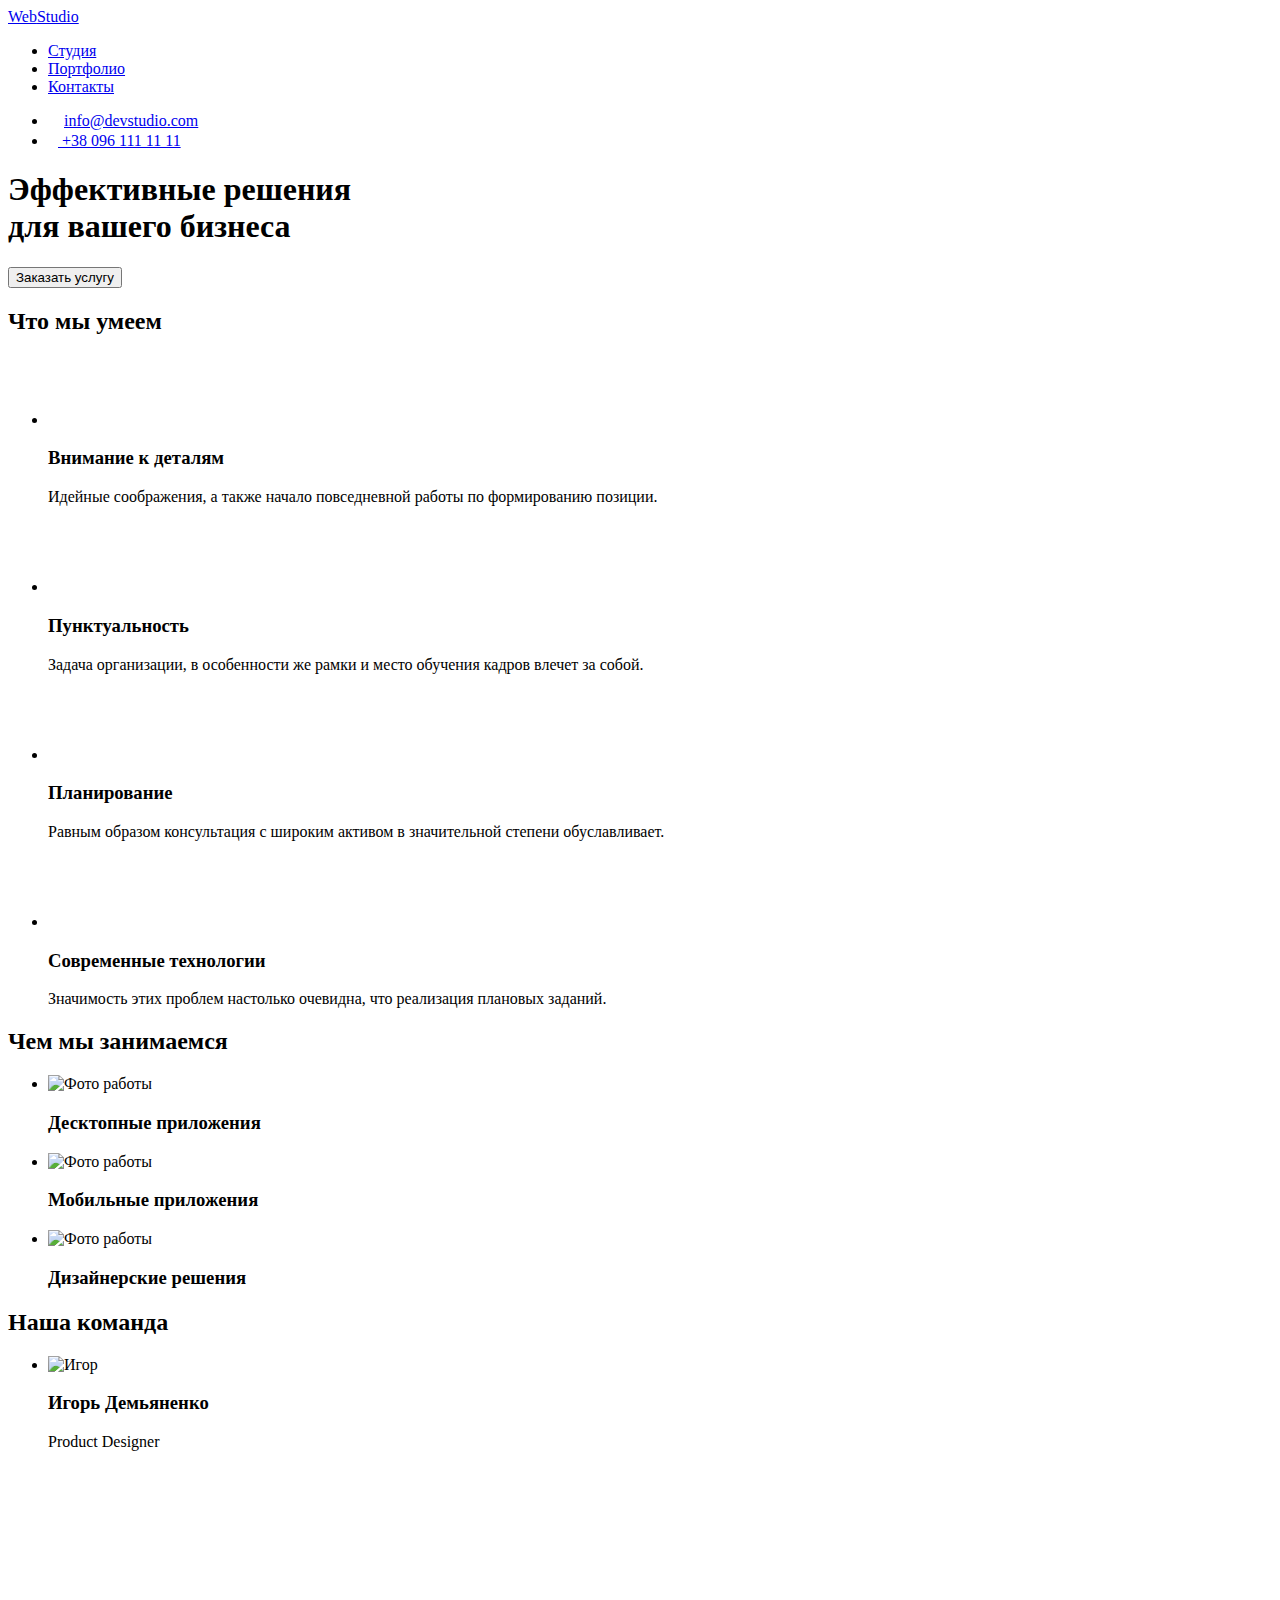
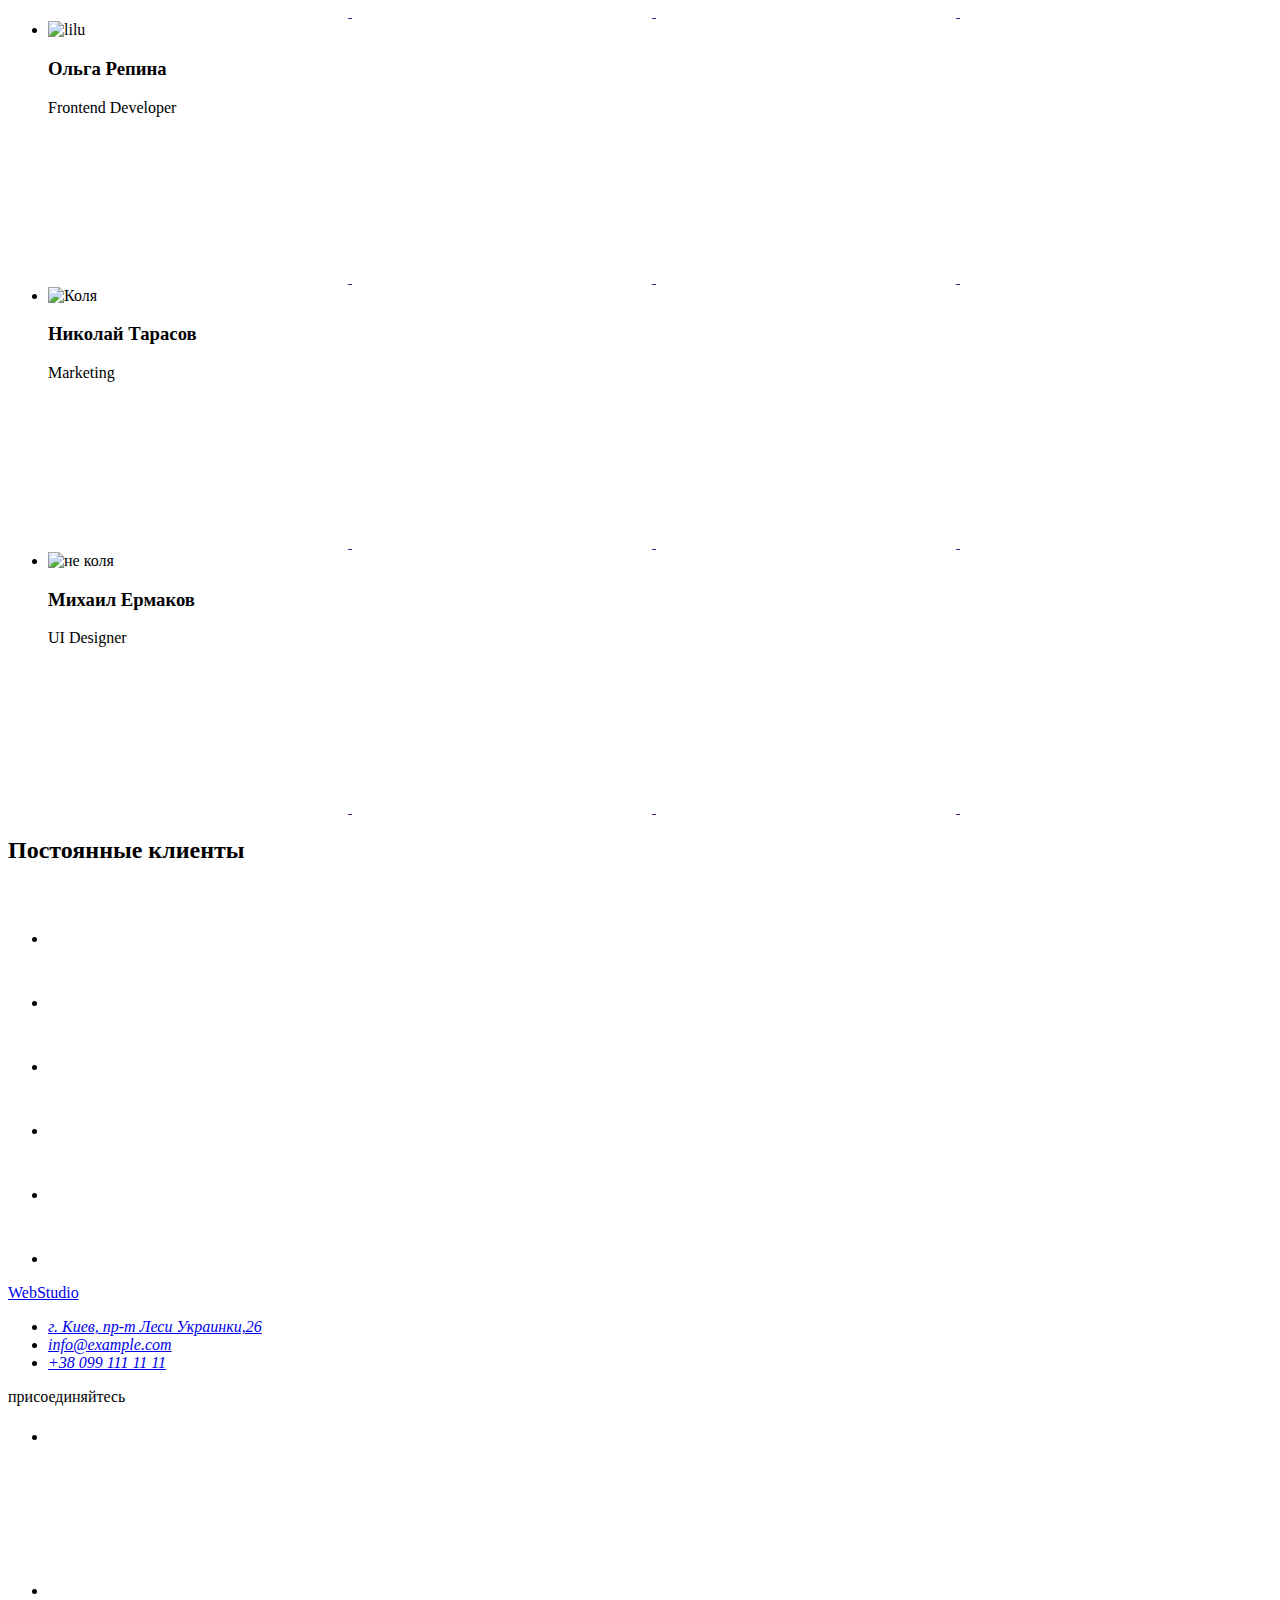
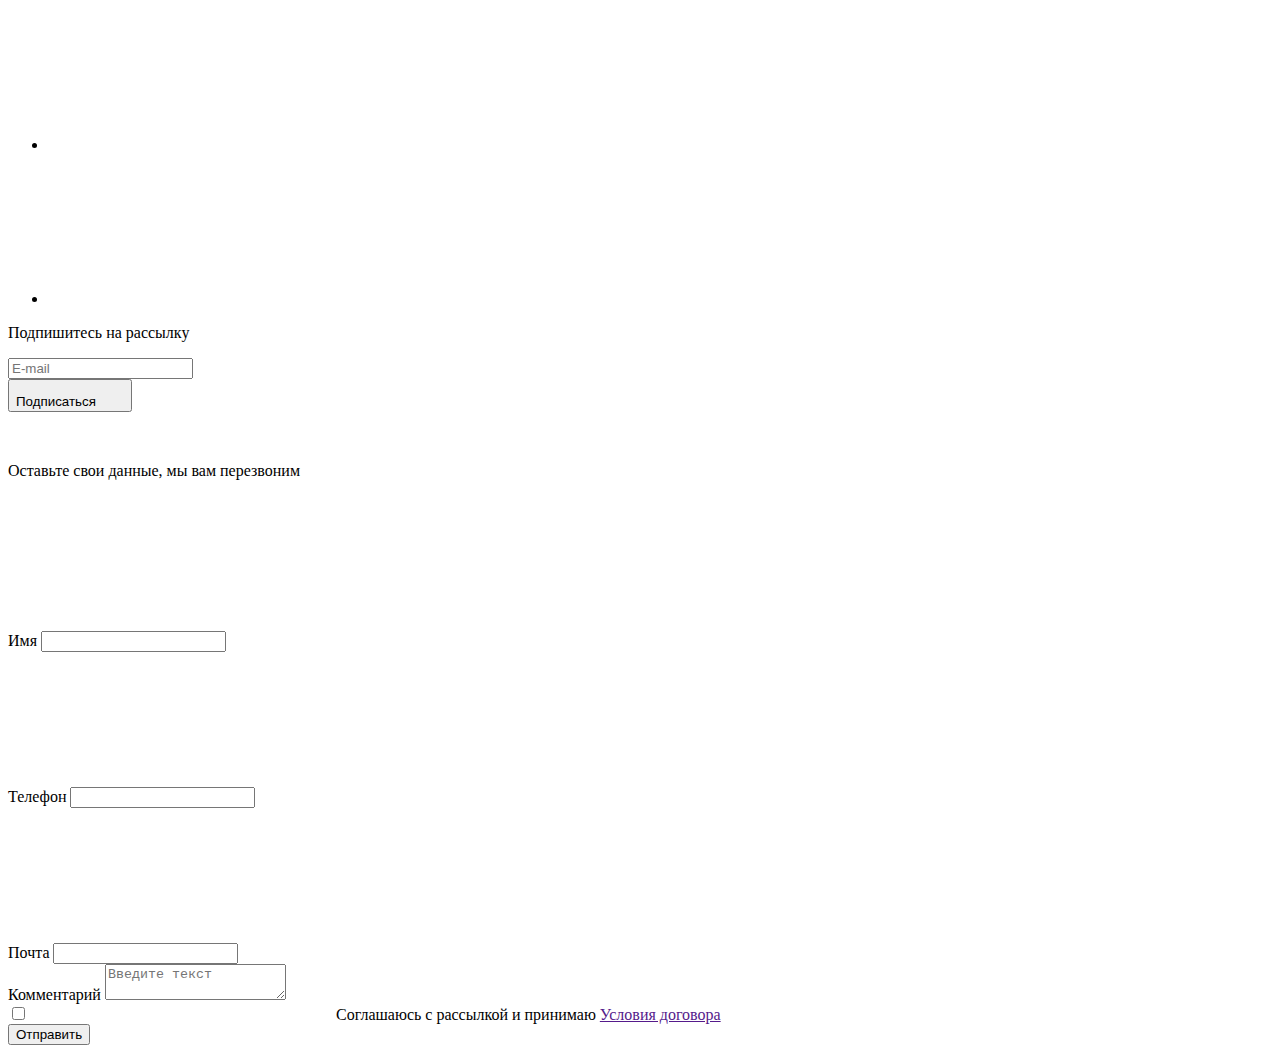
==== index.html @ f7387392 "start" ====
<!DOCTYPE html>
<html lang="ru">
<head>
    <meta charset="UTF-8">
    <meta http-equiv="X-UA-Compatible" content="IE=edge">
    <meta name="viewport" content="width=device-width, initial-scale=1.0">
    <title>WebStudio</title>
    <link rel="stylesheet" href="./css/modern-normalize.css">
    <!-- <link rel="stylesheet" href="./css/styles.css"> -->
    <link rel="stylesheet" href="./css/main.min.css">
    <link rel="preconnect" href="https://fonts.googleapis.com">
    <link rel="preconnect" href="https://fonts.gstatic.com" crossorigin>
    <link href="https://fonts.googleapis.com/css2?family=Raleway:wght@700&family=Roboto:wght@400;500;700;900&display=swap"
        rel="stylesheet">
</head>
<body>
        <!-- Навигация -->
    <header class="header">
        <div class="conteiner header__conteiner">
    <nav class="header__nav">
        
            <a class="link" href="./index.html">
                <span class="logo">Web</span><span class="logo-studio">Studio</span></a>

        <ul class="header__list list">
            <li class="header__item"><a class="link current" href="./index.html">Студия</a></li>
            <li class="header__item"><a class="link" href="./portfolio.html" target="_blank">Портфолио</a></li>
            <li class="header__item"><a class="link" href=".Cotacts.html">Контакты</a></li>
        </ul>
    </nav>
    <div class="adress">
        <ul class="header__adress list">
            <li class="adress__ithem"> 
            <a class="link adress__link" href="mailto:info@devstudio.com"><svg class="icon-mail" width="16" height="12">
                    <use href="./imeges/iconsvg.svg#icon-envelope">
                    </use>
                </svg>info@devstudio.com
            </a>
            </li>
                <li class="adress__ithem">
                <a class="link adress__link"
                    href="tel:+380961111111"> <svg class="icon-phone" width="10" height="16">
                        <use href="./imeges/iconsvg.svg#icon-smartphone"></use>
                    </svg> +38 096 111 11 11
        
            </a>
            </li>
        </ul>
        </div>
        </div>  
    </header>
    <!--Шапка  -->
    
    <main>
        <section class="hero section">
            <div class="conteiner">
            <h1 class="hero__text">Эффективные решения <br> для вашего бизнеса</h1>
            <button data-modal-open type="button" class="button">Заказать услугу </button>
    
        </section>


        <!-- Особенности -->
    <section class="about section">
    
        <div class="conteiner">
        <h2 class="heading visually-hidden">Что мы умеем</h2>
        <ul class="about__list list">
            
            <li class="about__items text">
                <div class="about__icon">
                    <svg  width="70" height="70">
                        <use class="icon-widh" href="imeges/iconsvg.svg#icon-antenna"></use>
                    </svg>
                </div>
            
                <h3 class="head-list">Внимание к деталям</h3>
                <p class="text-list"> Идейные соображения, а также начало повседневной работы по формированию позиции.</p>
            </li>
            
            <li class="about__items text">
                    <div class="about__icon">
                        <svg  width="70" height="70">
                            <use class="icon-widh" href="imeges/iconsvg.svg#icon-clock"></use>
                        </svg>
                    </div>
                <h3 class="head-list">Пунктуальность</h3>
                <p class="text-list">Задача организации, в особенности же рамки и место обучения кадров влечет за собой.</p>
            </li>
            
            <li class="about__items text">
                    <div class="about__icon">
                        <svg  width="70" height="70">
                            <use class="icon-widh" href="imeges/iconsvg.svg#icon-diagram"></use>
                        </svg>
                    </div>
                <h3 class="head-list">Планирование</h3>
                <p class="text-list">Равным образом консультация с широким активом в значительной степени обуславливает.</p>
            </li>
            
            <li class="about__items text">
                    <div class="about__icon">
                        <svg  width="70" height="70">
                            <use class="icon-widh" href="imeges/iconsvg.svg#icon-astronaut"></use>
                        </svg>
                    </div>
                <h3 class="head-list">Современные технологии</h3>
                <p class="text-list">Значимость этих проблем настолько очевидна, что реализация плановых заданий.</p>
            </li>
        </ul>
        </div>
    
</section>
        <!-- Чем мы занимаемся  -->
    <section class="section">
        <div class="conteiner">
        <h2 class="heading">Чем мы занимаемся</h2>
        
            <div class="work">
            <ul class="list works">
                <li class="work__photo">
                    <img src="./imeges/portfol.jpg" alt="Фото работы" width="370">
                    <div class="work__fon">
                        <h3 class="work__text">Десктопные приложения</h3>
                    </div>
                </li> 
        
                <li class="work__photo">
                    <img src="./imeges/photo.jpg" alt="Фото работы" width="370">
                    <div class="work__fon">
                        <h3 class="work__text">Мобильные приложения</h3>
                    </div>
                </li>
        
                <li class="work__photo">
                        <img src="./imeges/photow.jpg" alt="Фото работы" width="370">
                        <div class="work__fon">
                            <h3 class="work__text">Дизайнерские решения</h3>
                        </div>
                </li>
            </ul>
            </div>
        </div>
        
        

     </section>
        <!-- Наша команда -->
     <section class="section team">
         <div class="conteiner">
         
         <h2 class="heading">Наша команда</h2>
         <ul class="list team__list ">
            <li class="team__title">
                <img src="./imeges/igor.jpg" alt="Игор" width="270" height="260">
                <div class="team__conteiner">
                <h3 class="team__name">Игорь Демьяненко</h3>
                <p class="team__text" lang="en">Product Designer</p>
                <a class="icon" href="">
                    <svg class="team__icon" widht="20" height="20">
                        <use href="imeges/iconsvg.svg#icon-instagram">
                    </svg>
                </a>
                <a class="icon" href="">
                    <svg class="team__icon">
                        <use href="imeges/iconsvg.svg#icon-twitter">
                    </svg>
                </a>
                <a class="icon" href="">
                    <svg class="team__icon">
                        <use href="imeges/iconsvg.svg#icon-facebook">
                    </svg>
                </a>
                <a class="icon" href="">
                    <svg class="team__icon">
                        <use href="imeges/iconsvg.svg#icon-linkedin">
                    </svg>
                </a>
                </div>
            </li>
            <li class="team__title">
                <img src="./imeges/lilu.jpg" alt="lilu" width="270" height="260">
                <div class="team__conteiner">
                <h3 class="team__name">Ольга Репина</h3>
                <p class="team__text" lang="en">Frontend Developer</p>
                <a class="icon" href="">
                    <svg class="team__icon" widht="20" height="20">
                        <use href="imeges/iconsvg.svg#icon-instagram">
                    </svg>
                </a>
                <a class="icon" href="">
                    <svg class="team__icon">
                        <use href="imeges/iconsvg.svg#icon-twitter">
                    </svg>
                </a>
                <a class="icon" href="">
                    <svg class="team__icon">
                        <use href="imeges/iconsvg.svg#icon-facebook">
                    </svg>
                </a>
                <a class="icon" href="">
                    <svg class="team__icon">
                        <use href="imeges/iconsvg.svg#icon-linkedin">
                    </svg>
                </a>
                </div>
            </li>
            <li class="team__title">
                <img src="./imeges/bob.jpg" alt="Коля" width="270" height="260">
                <div class="team__conteiner">
                <h3 class="team__name">Николай Тарасов</h3>
                <p class="team__text" lang="en">Marketing</p>
                <a class="icon " href="">
                    <svg class="team__icon" widht="20" height="20">
                        <use href="imeges/iconsvg.svg#icon-instagram">
                    </svg>
                </a>
                <a class="icon" href="">
                    <svg class="team__icon">
                        <use href="imeges/iconsvg.svg#icon-twitter">
                    </svg>
                </a>
                <a class="icon" href="">
                    <svg class="team__icon">
                        <use href="imeges/iconsvg.svg#icon-facebook">
                    </svg>
                </a>
                <a class="icon" href="">
                    <svg class="team__icon">
                        <use href="imeges/iconsvg.svg#icon-linkedin">
                    </svg>
                </a>
                </div>
            </li>
            <li class="team__title">
                <img src="./imeges/bil.jpg" alt="не коля" width="270" height="260">
                <div class="team__conteiner">
                <h3 class="team__name">Михаил Ермаков</h3>
                <p class="team__text" lang="en">UI Designer</p>
                <a class="icon" href="">
                    <svg class="team__icon" widht="20" height="20">
                        <use href="imeges/iconsvg.svg#icon-instagram">
                    </svg>
                </a>
                <a class="icon" href="">
                    <svg class="team__icon">
                        <use href="imeges/iconsvg.svg#icon-twitter">
                    </svg>
                </a>
                <a class="icon" href="">
                    <svg class="team__icon">
                        <use href="imeges/iconsvg.svg#icon-facebook">
                    </svg>
                </a>
                <a class="icon" href="">
                    <svg class="team__icon">
                        <use href="imeges/iconsvg.svg#icon-linkedin">
                    </svg>
                </a>
                </div>
            </li>

        </ul>
        </div>
    </section>

    <!-- НАШИ КЛИЕНТЫ -->

    <section class="section clients">
        <div class="conteiner">
            <h2 class="heading">Постоянные клиенты</h2>
            <ul class="list clients__list">
                <li class="clients__ithems">
                    <a href="" class="client__icons">
                        <svg class="" width="106" height="60">
                            <use href="./imeges/iconsvg.svg#icon-Logo-5"> 
                            </use>
                        </svg>
                    </a>
                </li>
                <li class="clients__ithems">
                    <a href="" class="client__icons">
                        <svg class="" width="106" height="60">
                            <use href="./imeges/iconsvg.svg#icon-Logo-4">
                            </use>
                        </svg>
                    </a>
                </li>
                    <li class="clients__ithems">
                    <a href="" class="client__icons">
                        <svg class="" width="106" height="60">
                            <use href="./imeges/iconsvg.svg#icon-Logo-3"> 
                            </use>
                        </svg>
                    </a>
                </li>
                <li class="clients__ithems">
                    <a href="" class="client__icons">
                        <svg class="" width="106" height="60">
                            <use href="./imeges/iconsvg.svg#icon-Logo-2">
                            </use>
                        </svg>
                    </a>
                </li>
                <li class="clients__ithems">
                    <a href="" class="client__icons">
                        <svg class="" width="106" height="60">
                            <use href="./imeges/iconsvg.svg#icon-Logo-1">
                            </use>
                        </svg>
                    </a>
                </li>
                <li class="clients__ithems">
                    <a href="" class="client__icons">
                        <svg class="" width="106" height="60">
                            <use href="./imeges/iconsvg.svg#icon-Logo">
                            </use>
                        </svg>
                    </a>
                </li>
                
            </ul>
        </div>

    </section>

    </main>
    
<footer class="footer">
<div class="conteiner footer__backgraund ">
    <div class="footer__left">
        <a class="link" href="/index.html">
            <span class="logo">Web</span><span class="logo__footer">Studio</span>
        </a>
        <address class="footer__adress">
            <ul class="list">
                <li class=""><a class="link ithem__adress--color" href="https://goo.gl/maps/Gu5Dw9EAoeBzcQZ39">г.
                        Киев, пр-т Леси Украинки,26</a></li>
                <li class=""><a class="link ithem__adress"
                        href="meilto:info@example.com">info@example.com</a></li>
                <li class=""><a class="link ithem__adress" href="tel:+380991111111">+38 099 111 11
                        11</a></li>
            </ul>

        </address>
        </div>
    <div class="footer__center">
        <p class="join">присоединяйтесь</p>
        <ul class="list center__list">
            <li class="list center__items">
                <a class="link join--link" href="">
                <svg class="team__icon" widht="20" height="20">
                    <use href="imeges/iconsvg.svg#icon-instagram">
                </svg>
            </a>
        </li>
            
            <li class="list center__items">
                <a class="link join--link" href="">
                <svg class="team__icon">
                    <use href="imeges/iconsvg.svg#icon-twitter">
                </svg>
            </a>
        </li>   
            <li class="list center__items">
                <a class="link join--link" href="">
                <svg class="team__icon">
                    <use href="imeges/iconsvg.svg#icon-facebook">
                </svg>
            </a>
        </li> 
            <li class="list center__items">
                <a class="link join--link" href="">
                <svg class="team__icon">
                    <use href="imeges/iconsvg.svg#icon-linkedin">
                </svg>
            </a>
        </li>  
            </div>
            <div class="footer__right">
            <div class="right__conteiner">
                <p class="join">Подпишитесь на рассылку</p>
                <label for="mail-fotter">
                    <input class="input-mail" type="mail-fotter" id="mail-fotter" name="mail-fotter" placeholder="E-mail">
                </label>
            </div>

            <button data-modal-open class="button" type="submit">Подписаться
                <svg class="icon--send" height="24" width="24">
                    <use href="imeges/iconsvg.svg#icon-icon-send"></use>
                </svg>
            </button>
            </div>

    </div>

</div>
</footer>



<div data-modal class="backdrop is-hidden ">
    <form action="#">
    <div class="modal" role="group">
        <svg data-modal-close class="modal__icon" width="30" height="30">
            <use href="imeges/iconsvg.svg#icon-closeX"></use>
        </svg>
        <p class="modal__text">Оставьте свои данные, мы вам перезвоним</p>
        <div class="form">
            <label for="form__name">Имя</label>
            <input class="form__input" type="text" name="name" id="name" required>
            <svg class="form__icon">
                <use href="imeges/iconsvg.svg#icon-person-black"></use>
            </svg>
        </div>

        <div class="form">
            <label for="tel">Телефон</label>
            <input  class="form__input" type="text" name="tel" id="tel" placeholder="  " required minlength="8">
            <svg class="form__icon">
                <use href="imeges/iconsvg.svg#icon-phone-black"></use>
            </svg>
        </div>

        <div class="form">
            <label for="mail">Почта</label>
            <input class="form__input" type="text" name="mail" id="mail" required minlength="6">
            <svg class="form__icon">
                <use href="imeges/iconsvg.svg#icon-email-black"></use>
            </svg>
        </div>

        <div class="form">
            <label for="comment">Комментарий</label>
            <textarea type="comment" name="comment" id="comment" placeholder="Введите текст"></textarea>
        </div>

        <div class="checkbox">
            <input class="visually-hidden checkbox__input" type="checkbox" name="topic" id="topic" width="16" height="15">
            <label class="checkbox__lable" for="topic">
                <span>
                    <svg class="checkbox__icon" height="16" wigth="15">
                        <use href="imeges/iconsvg.svg#icon-check"></use>
                    </svg>
                </span>
                Соглашаюсь с рассылкой и принимаю
                <a class="checkbox__text link"  href="">  Условия договора</a></label>
        </div>
        <div class="modal__btn">
            <button class="button" type="submit">Отправить</button></div>

        

    </div>
    </form>

</div>


    


<script src="./js/modal.js"></script>
    
</body>
</html>
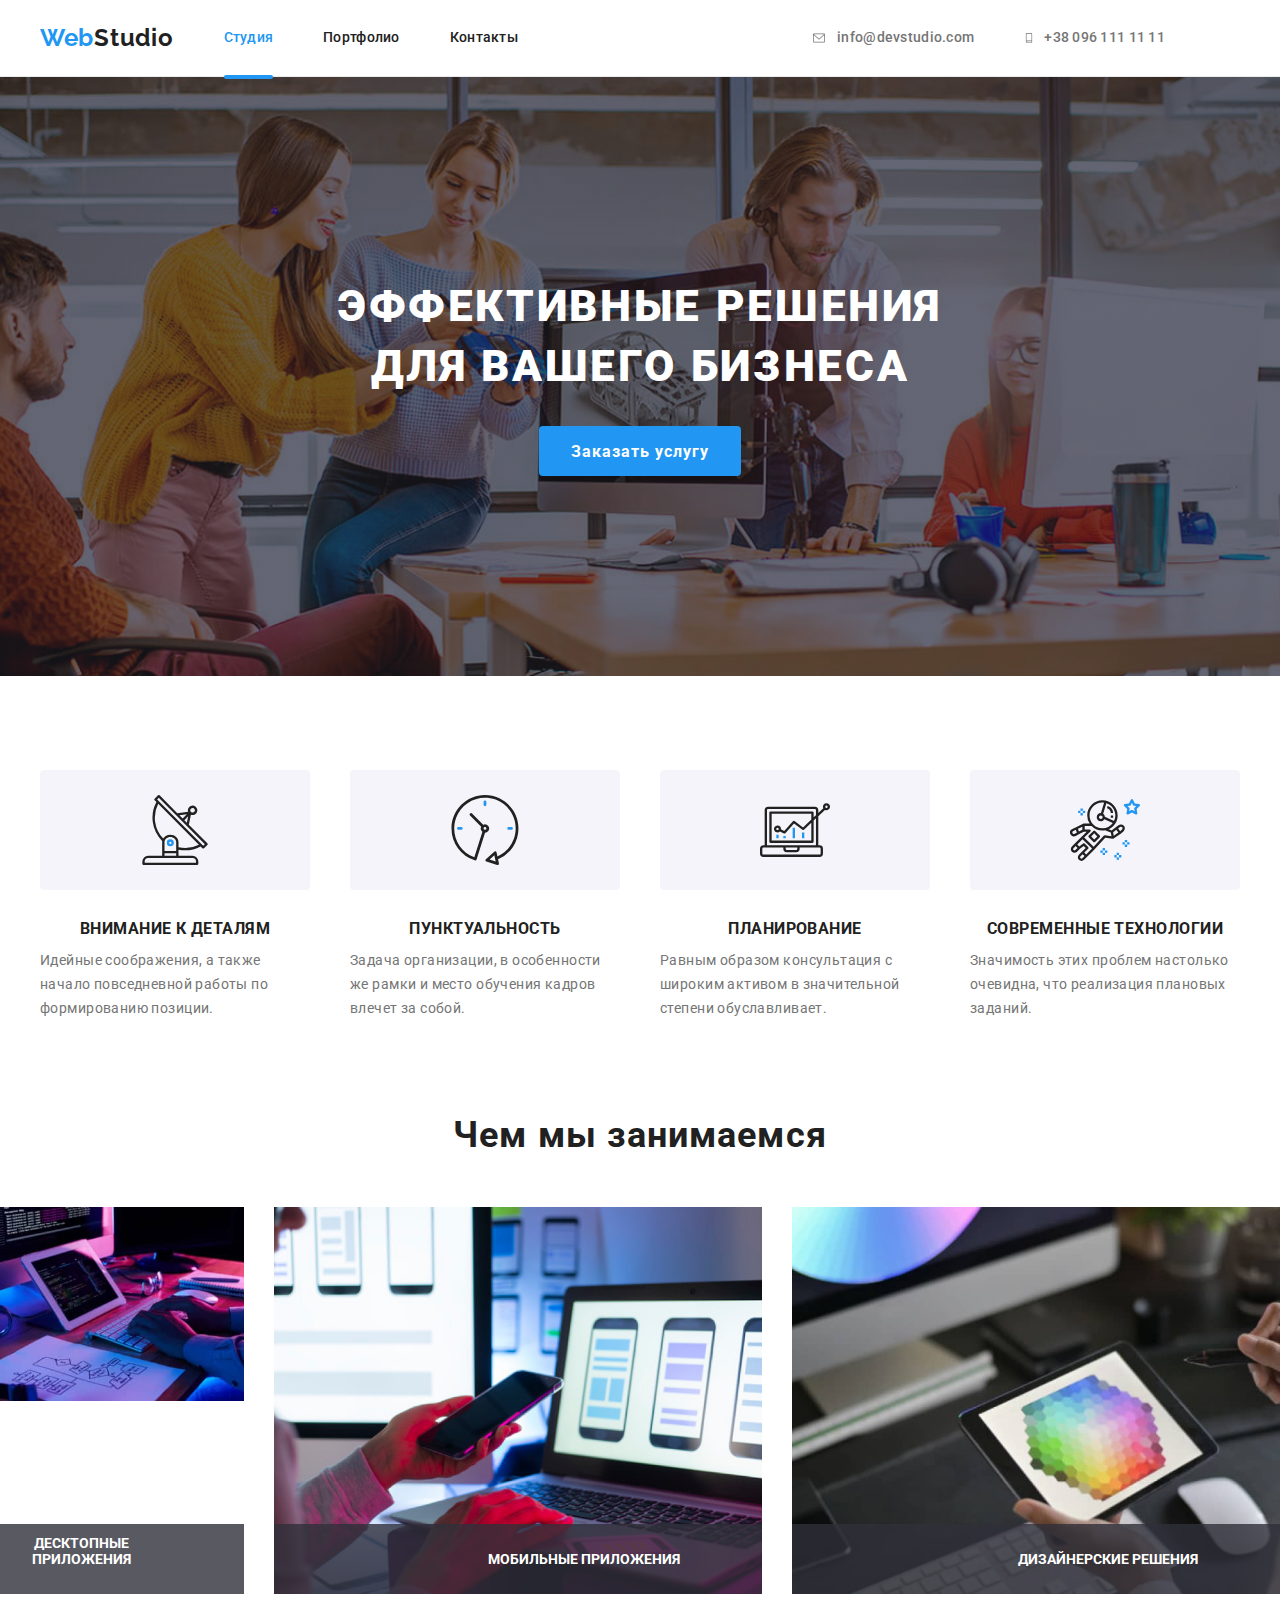
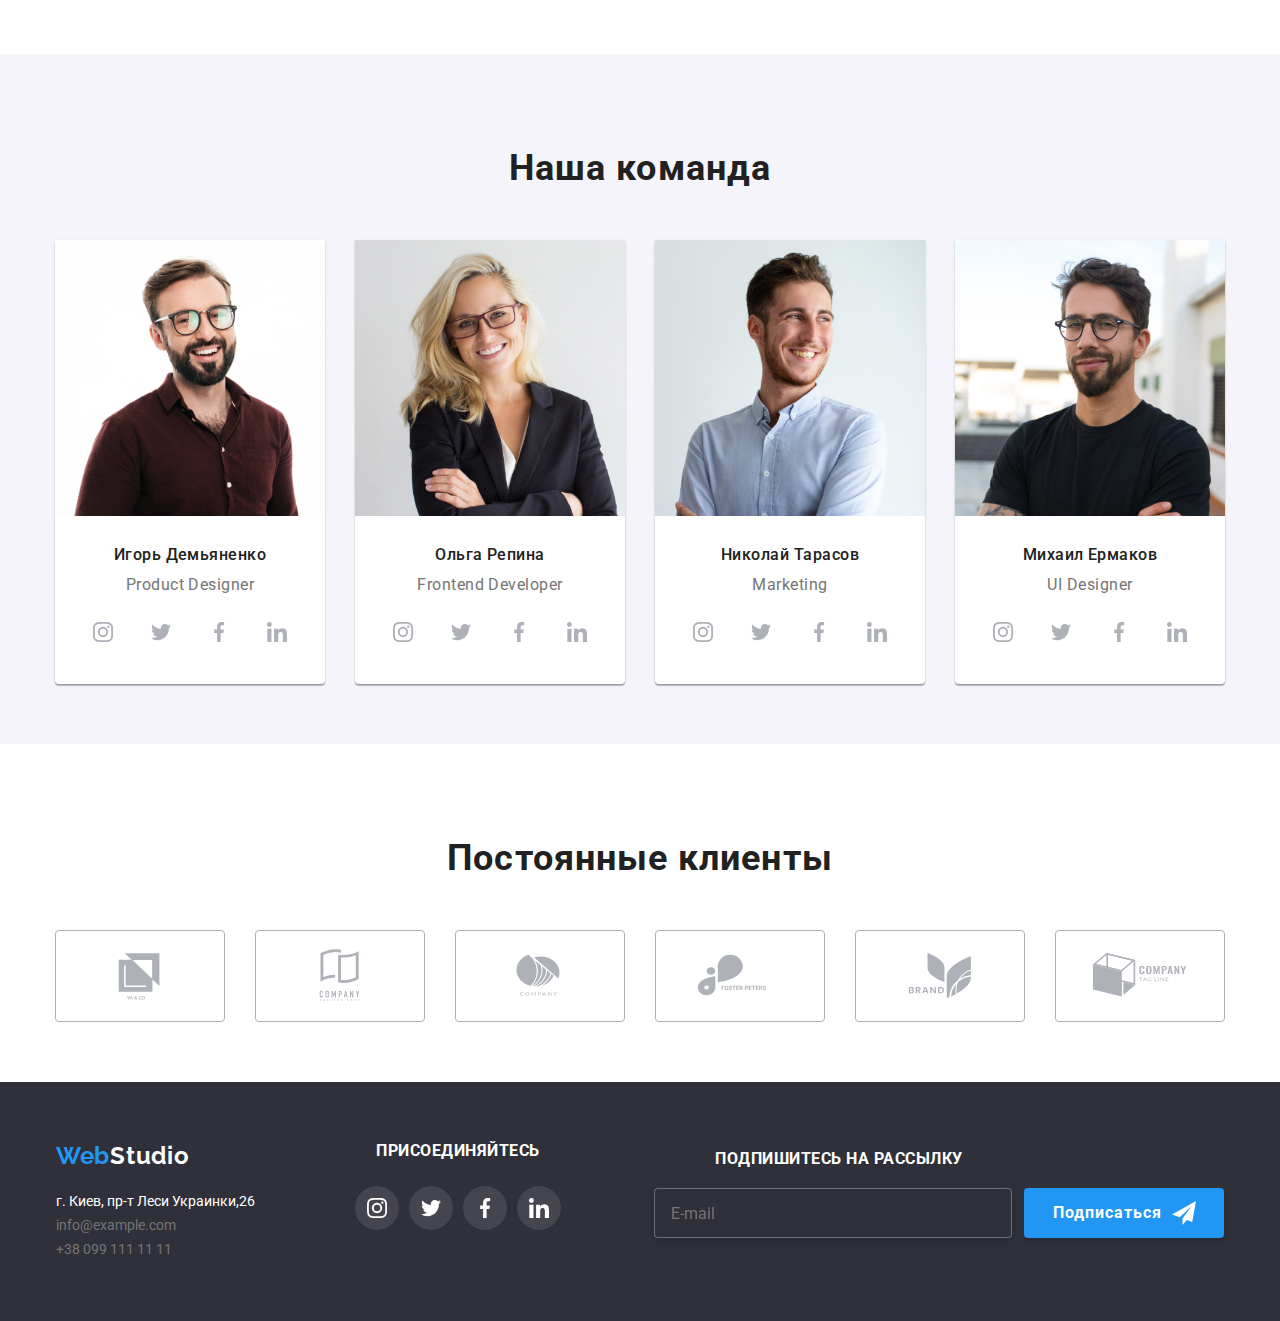
==== commit a5ca20e9: "change2" ====
--- a/index.html
+++ b/index.html
@@ -1,466 +1,537 @@
-<!DOCTYPE html>
-<html lang="ru">
-<head>
-    <meta charset="UTF-8">
-    <meta http-equiv="X-UA-Compatible" content="IE=edge">
-    <meta name="viewport" content="width=device-width, initial-scale=1.0">
-    <title>WebStudio</title>
-    <link rel="stylesheet" href="./css/modern-normalize.css">
-    <!-- <link rel="stylesheet" href="./css/styles.css"> -->
-    <link rel="stylesheet" href="./css/main.min.css">
-    <link rel="preconnect" href="https://fonts.googleapis.com">
-    <link rel="preconnect" href="https://fonts.gstatic.com" crossorigin>
-    <link href="https://fonts.googleapis.com/css2?family=Raleway:wght@700&family=Roboto:wght@400;500;700;900&display=swap"
-        rel="stylesheet">
-</head>
-<body>
-        <!-- Навигация -->
-    <header class="header">
-        <div class="conteiner header__conteiner">
-    <nav class="header__nav">
-        
-            <a class="link" href="./index.html">
-                <span class="logo">Web</span><span class="logo-studio">Studio</span></a>
-
-        <ul class="header__list list">
-            <li class="header__item"><a class="link current" href="./index.html">Студия</a></li>
-            <li class="header__item"><a class="link" href="./portfolio.html" target="_blank">Портфолио</a></li>
-            <li class="header__item"><a class="link" href=".Cotacts.html">Контакты</a></li>
-        </ul>
-    </nav>
-    <div class="adress">
-        <ul class="header__adress list">
-            <li class="adress__ithem"> 
-            <a class="link adress__link" href="mailto:info@devstudio.com"><svg class="icon-mail" width="16" height="12">
-                    <use href="./imeges/iconsvg.svg#icon-envelope">
-                    </use>
-                </svg>info@devstudio.com
-            </a>
-            </li>
-                <li class="adress__ithem">
-                <a class="link adress__link"
-                    href="tel:+380961111111"> <svg class="icon-phone" width="10" height="16">
-                        <use href="./imeges/iconsvg.svg#icon-smartphone"></use>
-                    </svg> +38 096 111 11 11
-        
-            </a>
-            </li>
-        </ul>
-        </div>
-        </div>  
-    </header>
-    <!--Шапка  -->
-    
-    <main>
-        <section class="hero section">
-            <div class="conteiner">
-            <h1 class="hero__text">Эффективные решения <br> для вашего бизнеса</h1>
-            <button data-modal-open type="button" class="button">Заказать услугу </button>
-    
-        </section>
-
-
-        <!-- Особенности -->
-    <section class="about section">
-    
-        <div class="conteiner">
-        <h2 class="heading visually-hidden">Что мы умеем</h2>
-        <ul class="about__list list">
-            
-            <li class="about__items text">
-                <div class="about__icon">
-                    <svg  width="70" height="70">
-                        <use class="icon-widh" href="imeges/iconsvg.svg#icon-antenna"></use>
-                    </svg>
-                </div>
-            
-                <h3 class="head-list">Внимание к деталям</h3>
-                <p class="text-list"> Идейные соображения, а также начало повседневной работы по формированию позиции.</p>
-            </li>
-            
-            <li class="about__items text">
-                    <div class="about__icon">
-                        <svg  width="70" height="70">
-                            <use class="icon-widh" href="imeges/iconsvg.svg#icon-clock"></use>
-                        </svg>
-                    </div>
-                <h3 class="head-list">Пунктуальность</h3>
-                <p class="text-list">Задача организации, в особенности же рамки и место обучения кадров влечет за собой.</p>
-            </li>
-            
-            <li class="about__items text">
-                    <div class="about__icon">
-                        <svg  width="70" height="70">
-                            <use class="icon-widh" href="imeges/iconsvg.svg#icon-diagram"></use>
-                        </svg>
-                    </div>
-                <h3 class="head-list">Планирование</h3>
-                <p class="text-list">Равным образом консультация с широким активом в значительной степени обуславливает.</p>
-            </li>
-            
-            <li class="about__items text">
-                    <div class="about__icon">
-                        <svg  width="70" height="70">
-                            <use class="icon-widh" href="imeges/iconsvg.svg#icon-astronaut"></use>
-                        </svg>
-                    </div>
-                <h3 class="head-list">Современные технологии</h3>
-                <p class="text-list">Значимость этих проблем настолько очевидна, что реализация плановых заданий.</p>
-            </li>
-        </ul>
-        </div>
-    
-</section>
-        <!-- Чем мы занимаемся  -->
-    <section class="section">
-        <div class="conteiner">
-        <h2 class="heading">Чем мы занимаемся</h2>
-        
-            <div class="work">
-            <ul class="list works">
-                <li class="work__photo">
-                    <img src="./imeges/portfol.jpg" alt="Фото работы" width="370">
-                    <div class="work__fon">
-                        <h3 class="work__text">Десктопные приложения</h3>
-                    </div>
-                </li> 
-        
-                <li class="work__photo">
-                    <img src="./imeges/photo.jpg" alt="Фото работы" width="370">
-                    <div class="work__fon">
-                        <h3 class="work__text">Мобильные приложения</h3>
-                    </div>
-                </li>
-        
-                <li class="work__photo">
-                        <img src="./imeges/photow.jpg" alt="Фото работы" width="370">
-                        <div class="work__fon">
-                            <h3 class="work__text">Дизайнерские решения</h3>
-                        </div>
-                </li>
-            </ul>
-            </div>
-        </div>
-        
-        
-
-     </section>
-        <!-- Наша команда -->
-     <section class="section team">
-         <div class="conteiner">
-         
-         <h2 class="heading">Наша команда</h2>
-         <ul class="list team__list ">
-            <li class="team__title">
-                <img src="./imeges/igor.jpg" alt="Игор" width="270" height="260">
-                <div class="team__conteiner">
-                <h3 class="team__name">Игорь Демьяненко</h3>
-                <p class="team__text" lang="en">Product Designer</p>
-                <a class="icon" href="">
-                    <svg class="team__icon" widht="20" height="20">
-                        <use href="imeges/iconsvg.svg#icon-instagram">
-                    </svg>
-                </a>
-                <a class="icon" href="">
-                    <svg class="team__icon">
-                        <use href="imeges/iconsvg.svg#icon-twitter">
-                    </svg>
-                </a>
-                <a class="icon" href="">
-                    <svg class="team__icon">
-                        <use href="imeges/iconsvg.svg#icon-facebook">
-                    </svg>
-                </a>
-                <a class="icon" href="">
-                    <svg class="team__icon">
-                        <use href="imeges/iconsvg.svg#icon-linkedin">
-                    </svg>
-                </a>
-                </div>
-            </li>
-            <li class="team__title">
-                <img src="./imeges/lilu.jpg" alt="lilu" width="270" height="260">
-                <div class="team__conteiner">
-                <h3 class="team__name">Ольга Репина</h3>
-                <p class="team__text" lang="en">Frontend Developer</p>
-                <a class="icon" href="">
-                    <svg class="team__icon" widht="20" height="20">
-                        <use href="imeges/iconsvg.svg#icon-instagram">
-                    </svg>
-                </a>
-                <a class="icon" href="">
-                    <svg class="team__icon">
-                        <use href="imeges/iconsvg.svg#icon-twitter">
-                    </svg>
-                </a>
-                <a class="icon" href="">
-                    <svg class="team__icon">
-                        <use href="imeges/iconsvg.svg#icon-facebook">
-                    </svg>
-                </a>
-                <a class="icon" href="">
-                    <svg class="team__icon">
-                        <use href="imeges/iconsvg.svg#icon-linkedin">
-                    </svg>
-                </a>
-                </div>
-            </li>
-            <li class="team__title">
-                <img src="./imeges/bob.jpg" alt="Коля" width="270" height="260">
-                <div class="team__conteiner">
-                <h3 class="team__name">Николай Тарасов</h3>
-                <p class="team__text" lang="en">Marketing</p>
-                <a class="icon " href="">
-                    <svg class="team__icon" widht="20" height="20">
-                        <use href="imeges/iconsvg.svg#icon-instagram">
-                    </svg>
-                </a>
-                <a class="icon" href="">
-                    <svg class="team__icon">
-                        <use href="imeges/iconsvg.svg#icon-twitter">
-                    </svg>
-                </a>
-                <a class="icon" href="">
-                    <svg class="team__icon">
-                        <use href="imeges/iconsvg.svg#icon-facebook">
-                    </svg>
-                </a>
-                <a class="icon" href="">
-                    <svg class="team__icon">
-                        <use href="imeges/iconsvg.svg#icon-linkedin">
-                    </svg>
-                </a>
-                </div>
-            </li>
-            <li class="team__title">
-                <img src="./imeges/bil.jpg" alt="не коля" width="270" height="260">
-                <div class="team__conteiner">
-                <h3 class="team__name">Михаил Ермаков</h3>
-                <p class="team__text" lang="en">UI Designer</p>
-                <a class="icon" href="">
-                    <svg class="team__icon" widht="20" height="20">
-                        <use href="imeges/iconsvg.svg#icon-instagram">
-                    </svg>
-                </a>
-                <a class="icon" href="">
-                    <svg class="team__icon">
-                        <use href="imeges/iconsvg.svg#icon-twitter">
-                    </svg>
-                </a>
-                <a class="icon" href="">
-                    <svg class="team__icon">
-                        <use href="imeges/iconsvg.svg#icon-facebook">
-                    </svg>
-                </a>
-                <a class="icon" href="">
-                    <svg class="team__icon">
-                        <use href="imeges/iconsvg.svg#icon-linkedin">
-                    </svg>
-                </a>
-                </div>
-            </li>
-
-        </ul>
-        </div>
-    </section>
-
-    <!-- НАШИ КЛИЕНТЫ -->
-
-    <section class="section clients">
-        <div class="conteiner">
-            <h2 class="heading">Постоянные клиенты</h2>
-            <ul class="list clients__list">
-                <li class="clients__ithems">
-                    <a href="" class="client__icons">
-                        <svg class="" width="106" height="60">
-                            <use href="./imeges/iconsvg.svg#icon-Logo-5"> 
-                            </use>
-                        </svg>
-                    </a>
-                </li>
-                <li class="clients__ithems">
-                    <a href="" class="client__icons">
-                        <svg class="" width="106" height="60">
-                            <use href="./imeges/iconsvg.svg#icon-Logo-4">
-                            </use>
-                        </svg>
-                    </a>
-                </li>
-                    <li class="clients__ithems">
-                    <a href="" class="client__icons">
-                        <svg class="" width="106" height="60">
-                            <use href="./imeges/iconsvg.svg#icon-Logo-3"> 
-                            </use>
-                        </svg>
-                    </a>
-                </li>
-                <li class="clients__ithems">
-                    <a href="" class="client__icons">
-                        <svg class="" width="106" height="60">
-                            <use href="./imeges/iconsvg.svg#icon-Logo-2">
-                            </use>
-                        </svg>
-                    </a>
-                </li>
-                <li class="clients__ithems">
-                    <a href="" class="client__icons">
-                        <svg class="" width="106" height="60">
-                            <use href="./imeges/iconsvg.svg#icon-Logo-1">
-                            </use>
-                        </svg>
-                    </a>
-                </li>
-                <li class="clients__ithems">
-                    <a href="" class="client__icons">
-                        <svg class="" width="106" height="60">
-                            <use href="./imeges/iconsvg.svg#icon-Logo">
-                            </use>
-                        </svg>
-                    </a>
-                </li>
-                
-            </ul>
-        </div>
-
-    </section>
-
-    </main>
-    
-<footer class="footer">
-<div class="conteiner footer__backgraund ">
-    <div class="footer__left">
-        <a class="link" href="/index.html">
-            <span class="logo">Web</span><span class="logo__footer">Studio</span>
-        </a>
-        <address class="footer__adress">
-            <ul class="list">
-                <li class=""><a class="link ithem__adress--color" href="https://goo.gl/maps/Gu5Dw9EAoeBzcQZ39">г.
-                        Киев, пр-т Леси Украинки,26</a></li>
-                <li class=""><a class="link ithem__adress"
-                        href="meilto:info@example.com">info@example.com</a></li>
-                <li class=""><a class="link ithem__adress" href="tel:+380991111111">+38 099 111 11
-                        11</a></li>
-            </ul>
-
-        </address>
-        </div>
-    <div class="footer__center">
-        <p class="join">присоединяйтесь</p>
-        <ul class="list center__list">
-            <li class="list center__items">
-                <a class="link join--link" href="">
-                <svg class="team__icon" widht="20" height="20">
-                    <use href="imeges/iconsvg.svg#icon-instagram">
-                </svg>
-            </a>
-        </li>
-            
-            <li class="list center__items">
-                <a class="link join--link" href="">
-                <svg class="team__icon">
-                    <use href="imeges/iconsvg.svg#icon-twitter">
-                </svg>
-            </a>
-        </li>   
-            <li class="list center__items">
-                <a class="link join--link" href="">
-                <svg class="team__icon">
-                    <use href="imeges/iconsvg.svg#icon-facebook">
-                </svg>
-            </a>
-        </li> 
-            <li class="list center__items">
-                <a class="link join--link" href="">
-                <svg class="team__icon">
-                    <use href="imeges/iconsvg.svg#icon-linkedin">
-                </svg>
-            </a>
-        </li>  
-            </div>
-            <div class="footer__right">
-            <div class="right__conteiner">
-                <p class="join">Подпишитесь на рассылку</p>
-                <label for="mail-fotter">
-                    <input class="input-mail" type="mail-fotter" id="mail-fotter" name="mail-fotter" placeholder="E-mail">
-                </label>
-            </div>
-
-            <button data-modal-open class="button" type="submit">Подписаться
-                <svg class="icon--send" height="24" width="24">
-                    <use href="imeges/iconsvg.svg#icon-icon-send"></use>
-                </svg>
-            </button>
-            </div>
-
-    </div>
-
-</div>
-</footer>
-
-
-
-<div data-modal class="backdrop is-hidden ">
-    <form action="#">
-    <div class="modal" role="group">
-        <svg data-modal-close class="modal__icon" width="30" height="30">
-            <use href="imeges/iconsvg.svg#icon-closeX"></use>
-        </svg>
-        <p class="modal__text">Оставьте свои данные, мы вам перезвоним</p>
-        <div class="form">
-            <label for="form__name">Имя</label>
-            <input class="form__input" type="text" name="name" id="name" required>
-            <svg class="form__icon">
-                <use href="imeges/iconsvg.svg#icon-person-black"></use>
-            </svg>
-        </div>
-
-        <div class="form">
-            <label for="tel">Телефон</label>
-            <input  class="form__input" type="text" name="tel" id="tel" placeholder="  " required minlength="8">
-            <svg class="form__icon">
-                <use href="imeges/iconsvg.svg#icon-phone-black"></use>
-            </svg>
-        </div>
-
-        <div class="form">
-            <label for="mail">Почта</label>
-            <input class="form__input" type="text" name="mail" id="mail" required minlength="6">
-            <svg class="form__icon">
-                <use href="imeges/iconsvg.svg#icon-email-black"></use>
-            </svg>
-        </div>
-
-        <div class="form">
-            <label for="comment">Комментарий</label>
-            <textarea type="comment" name="comment" id="comment" placeholder="Введите текст"></textarea>
-        </div>
-
-        <div class="checkbox">
-            <input class="visually-hidden checkbox__input" type="checkbox" name="topic" id="topic" width="16" height="15">
-            <label class="checkbox__lable" for="topic">
-                <span>
-                    <svg class="checkbox__icon" height="16" wigth="15">
-                        <use href="imeges/iconsvg.svg#icon-check"></use>
-                    </svg>
-                </span>
-                Соглашаюсь с рассылкой и принимаю
-                <a class="checkbox__text link"  href="">  Условия договора</a></label>
-        </div>
-        <div class="modal__btn">
-            <button class="button" type="submit">Отправить</button></div>
-
-        
-
-    </div>
-    </form>
-
-</div>
-
-
-    
-
-
-<script src="./js/modal.js"></script>
-    
-</body>
+<!DOCTYPE html>
+<html lang="ru">
+<head>
+    <meta charset="UTF-8">
+    <meta http-equiv="X-UA-Compatible" content="IE=edge">
+    <meta name="viewport" content="width=device-width, initial-scale=1.0">
+    <title>WebStudio</title>
+    <link rel="stylesheet" href="./css/modern-normalize.css">
+    <!-- <link rel="stylesheet" href="./css/styles.css"> -->
+    <link rel="stylesheet" href="./css/main.min.css">
+    <link rel="preconnect" href="https://fonts.googleapis.com">
+    <link rel="preconnect" href="https://fonts.gstatic.com" crossorigin>
+    <link href="https://fonts.googleapis.com/css2?family=Raleway:wght@700&family=Roboto:wght@400;500;700;900&display=swap"
+        rel="stylesheet">
+</head>
+<body>
+        <!-- Навигация -->
+    <header class="header">
+        <div class="conteiner header__conteiner">
+    <nav class="header__nav">
+        
+            <a class="link" href="./index.html">
+                <span class="logo">Web</span><span class="logo-studio">Studio</span></a>
+
+                <button data-menu-open type="button" class="mobile__btn mobile__btn--open ">
+                <svg  class="mobile__icon--open" width="40" height="40">
+                    <use href="imeges/iconsvg.svg#icon-menumobile"></use>
+                </svg>
+                </button>
+                
+               
+            
+
+        <ul class="header__list list">
+            <li class="header__item"><a class="link current" href="./index.html">Студия</a></li>
+            <li class="header__item"><a class="link" href="./portfolio.html" target="_blank">Портфолио</a></li>
+            <li class="header__item"><a class="link" href=".Cotacts.html">Контакты</a></li>
+        </ul>
+    </nav>
+        <ul class="header__adress list">
+            <li class="adress__ithem"> 
+            <a class="link adress__link" href="mailto:info@devstudio.com"><svg class="icon-mail" width="16" height="12">
+                    <use href="./imeges/iconsvg.svg#icon-envelope">
+                    </use>
+                </svg>info@devstudio.com
+            </a>
+            </li>
+                <li class="adress__ithem">
+                <a class="link adress__link"
+                    href="tel:+380961111111"> <svg class="icon-phone" width="10" height="16">
+                        <use href="./imeges/iconsvg.svg#icon-smartphone"></use>
+                    </svg> +38 096 111 11 11
+        
+            </a>
+            </li>
+        </ul>
+
+        <div data-menu class="mobile is-hidden">
+            <div class="mobile__conteiner">
+
+            
+                <button data-menu-close type="button" class="mobile__btn">
+                    <svg class="mobile__icon--open" width="40" height="40">
+                        <use href="imeges/iconsvg.svg#icon-close_40px"></use>
+                    </svg>
+            </button>
+            
+        
+
+            <ul  class="mobile__list list">
+                <li class="mobile__item"><a class="link current__mobile" href="./index.html">Студия</a></li>
+                <li class="mobile__item"><a class="link" href="./portfolio.html" target="_blank">Портфолио</a></li>
+                <li class="mobile__item"><a class="link" href=".Cotacts.html">Контакты</a></li>
+            </ul>
+            <ul class="mobile__adress list">
+                <li class="mobile__adress--ithem">
+                    <a class="link mobile__link--tel" href="tel:+380961111111"> 
+                        +38 096 111 11 11</a>
+                    
+                </li>
+                <li class="mobile__adress--ithem">
+                <a class="link mobile__link--mail" href="mailto:info@devstudio.com">
+                    info@devstudio.com
+                </a>
+                </li>
+            </ul>
+            <ul class="mobile__social--list list">
+                <li class="mobile__social--ithem">
+                <a class="link mobile__social--link" href="">Instagram</a> </li>
+                <li class="mobile__social--ithem">
+                <a class="link mobile__social--link" href="">Twitter</a> </li>
+                <li class="mobile__social--ithem">
+                <a class="link mobile__social--link" href="">Facebook</a> </li>
+                <li class="mobile__social--ithem">
+                <a class="link mobile__social--link" href="">LinkedIn</a> </li>
+            </ul>
+        
+        </div>
+        </div>
+        </div>  
+    </header>
+    <!--Шапка  -->
+    
+    <main>
+        <section class="hero section">
+            <h1 class="hero__text">Эффективные решения <br> для вашего бизнеса</h1>
+            <button data-modal-open type="button" class="button">Заказать услугу </button>
+    
+        </section>
+
+
+        <!-- Особенности -->
+    <section class="about section">
+    
+        <div class="conteiner about__conteiner">
+        <h2 class="heading visually-hidden">Что мы умеем</h2>
+        <ul class="about__list list">
+            
+            <li class="about__items text">
+                <div class="about__icon">
+                    <svg  width="70" height="70">
+                        <use class="icon-widh" href="imeges/iconsvg.svg#icon-antenna"></use>
+                    </svg>
+                </div>
+            
+                <h3 class="head__text">Внимание к деталям</h3>
+                <p class="paragraph__text"> Идейные соображения, а также начало повседневной работы по формированию позиции.</p>
+            </li>
+            
+            <li class="about__items text">
+                    <div class="about__icon">
+                        <svg  width="70" height="70">
+                            <use class="icon-widh" href="imeges/iconsvg.svg#icon-clock"></use>
+                        </svg>
+                    </div>
+                <h3 class="head__text">Пунктуальность</h3>
+                <p class="paragraph__text">Задача организации, в особенности же рамки и место обучения кадров влечет за собой.</p>
+            </li>
+            
+            <li class="about__items text">
+                    <div class="about__icon">
+                        <svg  width="70" height="70">
+                            <use class="icon-widh" href="imeges/iconsvg.svg#icon-diagram"></use>
+                        </svg>
+                    </div>
+                <h3 class="head__text">Планирование</h3>
+                <p class="paragraph__text">Равным образом консультация с широким активом в значительной степени обуславливает.</p>
+            </li>
+            
+            <li class="about__items text">
+                    <div class="about__icon">
+                        <svg  width="70" height="70">
+                            <use class="icon-widh" href="imeges/iconsvg.svg#icon-astronaut"></use>
+                        </svg>
+                    </div>
+                <h3 class="head__text">Современные технологии</h3>
+                <p class="paragraph__text">Значимость этих проблем настолько очевидна, что реализация плановых заданий.</p>
+            </li>
+        </ul>
+        </div>
+    
+</section>
+        <!-- Чем мы занимаемся  -->
+    <section class="section work ">
+        <div class="conteiner">
+        <h2 class="heading">Чем мы занимаемся</h2>
+        
+        <ul class="list work__list">
+            <li class="work__photo">
+                <img srcset="./imeges/desktop.jpg 1x,
+                                ./imeges/desktop--2.jpg 2x"
+                src="./imeges/portfol.jpg" alt="Фото работы" width="370">
+                <div class="work__fon">
+                    <h3 class="work__text">Десктопные приложения</h3>
+                </div>
+            </li> 
+    
+            <li class="work__photo">
+                <img srcset="./imeges/mobile.jpg 1x,
+                                ./imeges/mobile.jpg 2x"
+                src="./imeges/photo.jpg" alt="Фото работы" width="370">
+                <div class="work__fon">
+                    <h3 class="work__text">Мобильные приложения</h3>
+                </div>
+            </li>
+    
+            <li class="work__photo">
+                    <img srcset="./imeges/design.jpg 1x,
+                                ./imeges/design.jpg 2x"
+                    src="./imeges/photow.jpg" alt="Фото работы" width="370">
+                    <div class="work__fon">
+                        <h3 class="work__text">Дизайнерские решения</h3>
+                    </div>
+            </li>
+        </ul>
+        </div>
+        
+        
+
+     </section>
+        <!-- Наша команда -->
+     <section class="section team">
+         <div class="conteiner">
+         
+         <h2 class="heading">Наша команда</h2>
+         <ul class="list team__list ">
+            <li class="team__title">
+                <img srcset="
+                            ./imeges/teams--igor.jpg 1x,
+                            ./imeges/teams--igor-2.jpg 2x" 
+                src="./imeges/igor.jpg" alt="Игор" width="270" height="260">
+                <div class="team__conteiner">
+                <h3 class="team__name">Игорь Демьяненко</h3>
+                <p class="team__text" lang="en">Product Designer</p>
+                <a class="icon" href="">
+                    <svg class="team__icon" width="20" height="20">
+                        <use href="imeges/iconsvg.svg#icon-instagram"></use>
+                    </svg>
+                </a>
+                <a class="icon" href="">
+                    <svg class="team__icon">
+                        <use href="imeges/iconsvg.svg#icon-twitter"></use>
+                    </svg>
+                </a>
+                <a class="icon" href="">
+                    <svg class="team__icon">
+                        <use href="imeges/iconsvg.svg#icon-facebook"></use>
+                    </svg>
+                </a>
+                <a class="icon" href="">
+                    <svg class="team__icon">
+                        <use href="imeges/iconsvg.svg#icon-linkedin"></use>
+                    </svg>
+                </a>
+                </div>
+            </li>
+            <li class="team__title">
+                <img srcset="
+                            ./imeges/teams--olga.jpg 1x,
+                            ./imeges/teams--olga-2.jpg 2x"
+                src="./imeges/lilu.jpg" alt="lilu" width="270" height="260">
+                <div class="team__conteiner">
+                <h3 class="team__name">Ольга Репина</h3>
+                <p class="team__text" lang="en">Frontend Developer</p>
+                <a class="icon" href="">
+                    <svg class="team__icon" width="20" height="20">
+                        <use href="imeges/iconsvg.svg#icon-instagram"></use>
+                    </svg>
+                </a>
+                <a class="icon" href="">
+                    <svg class="team__icon">
+                        <use href="imeges/iconsvg.svg#icon-twitter"></use>
+                    </svg>
+                </a>
+                <a class="icon" href="">
+                    <svg class="team__icon">
+                        <use href="imeges/iconsvg.svg#icon-facebook"></use>
+                    </svg>
+                </a>
+                <a class="icon" href="">
+                    <svg class="team__icon">
+                        <use href="imeges/iconsvg.svg#icon-linkedin"></use>
+                    </svg>
+                </a>
+                </div>
+            </li>
+            <li class="team__title">
+                <img srcset="
+                            ./imeges/teams--nik.jpg 1x,
+                            ./imeges/teams--nik-2.jpg 2x"
+                
+                src="./imeges/bob.jpg" alt="Коля" width="270" height="260">
+                <div class="team__conteiner">
+                <h3 class="team__name">Николай Тарасов</h3>
+                <p class="team__text" lang="en">Marketing</p>
+                <a class="icon " href="">
+                    <svg class="team__icon" width="20" height="20">
+                        <use href="imeges/iconsvg.svg#icon-instagram"></use>
+                    </svg>
+                </a>
+                <a class="icon" href="">
+                    <svg class="team__icon">
+                        <use href="imeges/iconsvg.svg#icon-twitter"></use>
+                    </svg>
+                </a>
+                <a class="icon" href="">
+                    <svg class="team__icon">
+                        <use href="imeges/iconsvg.svg#icon-facebook"></use>
+                    </svg>
+                </a>
+                <a class="icon" href="">
+                    <svg class="team__icon">
+                        <use href="imeges/iconsvg.svg#icon-linkedin"></use>
+                    </svg>
+                </a>
+                </div>
+            </li>
+            <li class="team__title">
+                <img srcset="
+                            ./imeges/teams--mix.jpg 1x,
+                            ./imeges/teams--mix-2.jpg 2x"
+                
+                src="./imeges/bil.jpg" alt="не коля" width="270" height="260">
+                <div class="team__conteiner">
+                <h3 class="team__name">Михаил Ермаков</h3>
+                <p class="team__text" lang="en">UI Designer</p>
+                <a class="icon" href="">
+                    <svg class="team__icon" width="20" height="20">
+                        <use href="imeges/iconsvg.svg#icon-instagram"></use>
+                    </svg>
+                </a>
+                <a class="icon" href="">
+                    <svg class="team__icon">
+                        <use href="imeges/iconsvg.svg#icon-twitter"></use>
+                    </svg>
+                </a>
+                <a class="icon" href="">
+                    <svg class="team__icon">
+                        <use href="imeges/iconsvg.svg#icon-facebook"></use>
+                    </svg>
+                </a>
+                <a class="icon" href="">
+                    <svg class="team__icon">
+                        <use href="imeges/iconsvg.svg#icon-linkedin"></use>
+                    </svg>
+                </a>
+                </div>
+            </li>
+
+        </ul>
+        </div>
+    </section>
+
+    <!-- НАШИ КЛИЕНТЫ -->
+
+    <section class="section clients">
+        <div class="conteiner">
+            <h2 class="heading">Постоянные клиенты</h2>
+            <ul class="list clients__list">
+                <li class="clients__ithems">
+                    <a href="" class="client__icons">
+                        <svg class="" width="106" height="60">
+                            <use href="./imeges/iconsvg.svg#icon-Logo-5"> 
+                            </use>
+                        </svg>
+                    </a>
+                </li>
+                <li class="clients__ithems">
+                    <a href="" class="client__icons">
+                        <svg class="" width="106" height="60">
+                            <use href="./imeges/iconsvg.svg#icon-Logo-4">
+                            </use>
+                        </svg>
+                    </a>
+                </li>
+                    <li class="clients__ithems">
+                    <a href="" class="client__icons">
+                        <svg class="" width="106" height="60">
+                            <use href="./imeges/iconsvg.svg#icon-Logo-3"> 
+                            </use>
+                        </svg>
+                    </a>
+                </li>
+                <li class="clients__ithems">
+                    <a href="" class="client__icons">
+                        <svg class="" width="106" height="60">
+                            <use href="./imeges/iconsvg.svg#icon-Logo-2">
+                            </use>
+                        </svg>
+                    </a>
+                </li>
+                <li class="clients__ithems">
+                    <a href="" class="client__icons">
+                        <svg class="" width="106" height="60">
+                            <use href="./imeges/iconsvg.svg#icon-Logo-1">
+                            </use>
+                        </svg>
+                    </a>
+                </li>
+                <li class="clients__ithems">
+                    <a href="" class="client__icons">
+                        <svg class="" width="106" height="60">
+                            <use href="./imeges/iconsvg.svg#icon-Logo">
+                            </use>
+                        </svg>
+                    </a>
+                </li>
+                
+            </ul>
+        </div>
+
+    </section>
+
+    </main>
+    
+<footer class="footer">
+<div class="conteiner footer__backgraund ">
+    <div class="footer__conteiners--centr">
+    <div class="footer__left">
+        <a class="link" href="/index.html">
+            <span class="logo">Web</span><span class="logo__footer">Studio</span>
+        </a>
+        <address class="adress">
+            <ul class="list adress__list">
+                <li class=""><a class="link ithem__adress--color" href="https://goo.gl/maps/Gu5Dw9EAoeBzcQZ39">г.
+                        Киев, пр-т Леси Украинки,26</a></li>
+                <li class=""><a class="link ithem__adress"
+                        href="meilto:info@example.com">info@example.com</a></li>
+                <li class=""><a class="link ithem__adress" href="tel:+380991111111">+38 099 111 11
+                        11</a></li>
+            </ul>
+
+        </address>
+        </div>
+    <div class="footer__center">
+        <p class="join">присоединяйтесь</p>
+        <ul class="list center__list">
+            <li class="list center__items">
+                <a class="link join--link" href="">
+                <svg class="team__icon" width="20" height="20">
+                    <use href="imeges/iconsvg.svg#icon-instagram"></use>
+                </svg>
+            </a>
+        </li>
+            
+            <li class="list center__items">
+                <a class="link join--link" href="">
+                <svg class="team__icon">
+                    <use href="imeges/iconsvg.svg#icon-twitter"></use>
+                </svg>
+            </a>
+        </li>   
+            <li class="list center__items">
+                <a class="link join--link" href="">
+                <svg class="team__icon">
+                    <use href="imeges/iconsvg.svg#icon-facebook"></use>
+                </svg>
+            </a>
+        </li> 
+            <li class="list center__items">
+                <a class="link join--link" href="">
+                <svg class="team__icon">
+                    <use href="imeges/iconsvg.svg#icon-linkedin"></use>
+                </svg>
+            </a>
+        </li>  
+        </ul>
+    </div>
+            
+            </div>
+            <div class="footer__right">
+            <div class="right__conteiner">
+                <p class="join">Подпишитесь на рассылку</p>
+                <label class="right__mail--footer" for="mail-fotter">
+                    <input class="input-mail" type="text" id="mail-fotter" name="mail-fotter" placeholder="E-mail">
+                </label>
+            </div>
+
+            <button data-modal-open class="button" type="submit">Подписаться
+                <svg class="icon--send" height="24" width="24">
+                    <use href="imeges/iconsvg.svg#icon-icon-send"></use>
+                </svg>
+            </button>
+            </div>
+
+        </div>
+    
+</footer>
+
+
+
+<div data-modal class="backdrop is-hidden ">
+    <form action="#">
+    <div class="modal" role="group">
+        <svg data-modal-close class="modal__icon" width="30" height="30">
+            <use href="imeges/iconsvg.svg#icon-closeX"></use>
+        </svg>
+        <p class="modal__text">Оставьте свои данные, мы вам перезвоним</p>
+        <div class="form">
+            <label for="name">Имя</label>
+            <input class="form__input" type="text" name="name" id="name" required>
+            <svg class="form__icon">
+                <use href="imeges/iconsvg.svg#icon-person-black"></use>
+            </svg>
+        </div>
+
+        <div class="form">
+            <label for="tel">Телефон</label>
+            <input  class="form__input" type="text" name="tel" id="tel" placeholder="  " required minlength="8">
+            <svg class="form__icon">
+                <use href="imeges/iconsvg.svg#icon-phone-black"></use>
+            </svg>
+        </div>
+
+        <div class="form">
+            <label for="mail">Почта</label>
+            <input class="form__input" type="text" name="mail" id="mail" required minlength="6">
+            <svg class="form__icon">
+                <use href="imeges/iconsvg.svg#icon-email-black"></use>
+            </svg>
+        </div>
+
+        <div class="form">
+            <label for="comment">Комментарий</label>
+            <textarea  name="comment" id="comment" placeholder="Введите текст"></textarea>
+        </div>
+
+        <div class="checkbox">
+            <input class="visually-hidden checkbox__input" type="checkbox" name="topic" id="topic">
+            <label class="checkbox__lable" for="topic">
+                <span class="checkbox__conteiner">
+                    <svg class="checkbox__icon" height="16" width="15">
+                        <use href="imeges/iconsvg.svg#icon-check"></use>
+                    </svg>
+                </span>
+               <span class="text__form">Соглашаюсь с рассылкой и принимаю</span>
+                <a class="checkbox__text link"  href=""> Условия договора</a></label>
+        </div>
+        <div class="modal__btn">
+            <button class="button" type="submit">Отправить</button></div>
+
+        
+
+    </div>
+    </form>
+
+</div>
+
+
+    
+
+
+<script src="./js/modal.js"></script>
+<script src="./js/mobile-menu.js"></script>
+    
+</body>
 </html>--- a/css/main.min.css
+++ b/css/main.min.css
@@ -0,0 +1,2 @@
+:root{--prymary-text-color: #212121;--title-text-color: #2196f3;--ithem-text-color: #757575;--button-color: #2196f3;--hero-color: #ffffff;--letter-spacing: 0.03em;--background-color: #2f303a}.visually-hidden{position:absolute;width:1px;height:1px;margin:-1px;border:0;padding:0;white-space:nowrap;clip-path:inset(100%);clip:rect(0 0 0 0);overflow:hidden}.list{list-style:none;margin-top:0;margin-bottom:0;margin-left:0}p,h1,h2,h3,h4,h5,h6{margin:0}ul,ol{margin:0;padding-left:0}img{display:block}body{font-family:Roboto, sans-serif;background-color:#fff;margin:auto}img{display:block;width:100%;height:auto;max-width:100%}.button{box-sizing:border-box;display:inline-block;padding:10px 32px;font-family:inherit;background:var(--button-color);box-shadow:0px 4px 4px rgba(0,0,0,0.15);border-radius:4px;cursor:pointer;min-width:200px;min-height:50px;color:#ffffff;font-weight:bold;font-size:16px;line-height:1.87;letter-spacing:0.06em;border:none;transition:box-shadow 250ms,background 250ms,color 250ms cubic-bezier(0.4, 0, 0.2, 1)}.button:focus,.button:hover{background:#188ce8}.button-ithem{display:inline-block;font-family:Roboto;font-weight:500;font-size:16px;line-height:26px;color:#212121;border-radius:4px;cursor:pointer;padding:6px 22px;border:none;transition:color 250ms,background-color 250ms,box-shadow 250ms cubic-bezier(0.4, 0, 0.2, 1)}.button-ithem:hover,.button-ithem:focus{background:#2196f3;box-shadow:0px 4px 4px rgba(0,0,0,0.15);color:#f5f4fa}.conteiner{margin:auto;width:100%}@media screen and (min-width: 320px) and (max-width: 767px){.conteiner{margin:0;width:100%}}@media screen and (min-width: 320px) and (max-width: 767px) and (min-width: 768px) and (max-width: 1199px){.conteiner{width:100%}}@media screen and (min-width: 320px) and (max-width: 767px) and (min-width: 1200px){.conteiner{width:1200px;padding-left:0;padding-right:0}}.link{text-decoration:none;color:var(--prymary-text-color)}.link:hover,.link:focus{color:#2196f3;transition:color 250ms cubic-bezier(0.4, 0, 0.2, 1)}.section{text-align:center;margin-top:0;margin-bottom:0;padding-bottom:94px}@media screen and (min-width: 320px) and (max-width: 1599px){.section{padding-bottom:60px}}.text,.ithem__adress--color{font-family:Roboto;font-style:normal;font-size:14px}.header__item,.adress__ithem{font-weight:500;font-size:14px;line-height:1.14;letter-spacing:0.02em}.heading{font-size:36px;margin-top:0%;margin-bottom:0%;padding-bottom:50px;line-height:1.16;color:var(--prymary-text-color);letter-spacing:var(--letter-spacing)}.paragraph__text{margin-top:0;margin-bottom:0;color:#757575;font-size:14px;line-height:1.71;letter-spacing:var(--letter-spacing)}.head__text,.join{color:#212121;margin-bottom:10px;font-weight:bold;line-height:16px;line-height:1.14;text-transform:uppercase;letter-spacing:var(--letter-spacing)}.form{position:relative;display:flex;flex-direction:column;margin-bottom:10px}.form label{font-size:12px;line-height:14px;letter-spacing:0.01em;color:#757575;margin-bottom:4px}.form input{width:100%;height:40px;outline:none;padding:12px 42px;border-radius:4px;border:1px solid rgba(33,33,33,0.2);transition:outline 250ms,border 250ms cubic-bezier(0.4, 0, 0.2, 1)}.form input:focus,.form input:hover{border:1px solid var(--button-color);outline:1px solid var(--button-color)}.modal__text{font-weight:bold;font-size:20px;line-height:23px;text-align:center;letter-spacing:0.03em;margin-bottom:12px;color:var(--prymary-text-color)}.modal__icon{position:absolute;display:inline-flex;top:8px;right:8px;fill:#000;border:1px solid rgba(0,0,0,0.1);border-radius:50%;color:var(--title-text-color);cursor:pointer;transition:fill 250ms cubic-bezier(0.4, 0, 0.2, 1)}.modal__icon:hover,.modal__icon:focus{fill:currentColor}.form__icon{position:absolute;display:inline-flex;top:28px;left:12px;width:18px;height:18px;fill:#212121;color:var(--title-text-color);transition:fill 250ms cubic-bezier(0.4, 0, 0.2, 1)}.form__input:focus+.form__icon,.form__input:hover+.form__icon{fill:currentColor;color:var(--title-text-color)}textarea{width:100%;height:120px;padding:12px 16px;resize:none;border:1px solid rgba(33,33,33,0.2);border-radius:4px;transition:border 250ms,outline 250ms cubic-bezier(0.4, 0, 0.2, 1)}textarea:hover,textarea:focus{border:1px solid var(--button-color);outline:var(--title-text-color)}textarea::placeholder{font-size:14px;line-height:16px;letter-spacing:0.01em;color:rgba(117,117,117,0.5)}.checkbox{width:100%;display:flex;justify-content:center;align-items:center;margin-bottom:20px}.checkbox label{letter-spacing:0.03em;color:#757575}.checkbox__icon{display:inline-flex;width:16px;height:15px;background-color:#fff;border:2px solid var(--prymary-text-color);border-radius:2px;fill:transparent;transition:background-color 250ms,fill 250ms cubic-bezier(0.4, 0, 0.2, 1)}.checkbox__input:checked+.checkbox__lable .checkbox__icon{background-color:var(--title-text-color);fill:#fff;border:transparent;transition:background-color 250ms,fill 250ms cubic-bezier(0.4, 0, 0.2, 1)}.checkbox__conteiner{margin-right:8px}.checkbox__lable{display:flex;justify-content:center;align-items:center}@media screen and (max-width: 1199){.checkbox__lable{justify-content:center}}.checkbox__text{border-bottom:1px solid var(--button-color);color:#2196f3;margin-left:2px;font-size:14px;line-height:14px}@media screen and (max-width: 1199px){.checkbox__text{font-size:12px;line-height:14px;letter-spacing:0.03em}}.modal__btn{display:flex;justify-content:center;margin-top:20px}.text__form{font-size:14px;line-height:24px}@media screen and (max-width: 1199px){.text__form{font-size:12px;line-height:14px;letter-spacing:0.03em}}.backdrop{position:fixed;width:100%;height:100%;top:0%;left:0;transition:opacity 250ms, visibility 250ms;background:rgba(0,0,0,0.2)}.backdrop.is-hidden{opacity:0;pointer-events:none;visibility:hidden}.modal{position:fixed;width:90vw;height:581px;top:50%;left:50%;transform:translate(-50%, -50%);transition:transform 250ms;padding:40px;background:#ffffff;box-shadow:0px 1px 3px rgba(0,0,0,0.12),0px 1px 1px rgba(0,0,0,0.14),0px 2px 1px rgba(0,0,0,0.2);border-radius:4px}@media screen and (min-width: 480px){.modal{width:450px}}@media screen and (min-width: 1200px){.modal{width:528px}}.icon,.join--link{display:inline-flex;height:44px;width:44px;background-color:#fff;border-radius:50%;margin-top:16px;margin-right:10px;justify-content:center;align-items:center;color:#afb1b8;fill:currentColor;transition:background-color 250ms,color 250ms cubic-bezier(0.4, 0, 0.2, 1)}.icon:hover,.join--link:hover,.icon:focus,.join--link:focus{background-color:var(--button-color);color:#fff}.icon:last-child,.join--link:last-child{margin-right:0}.team__icon{width:20px;height:20px;background-size:cover;object-position:center}@media screen and (min-width: 768px){.mobile__btn--open{display:none}}@media screen and (max-width: 767px){.mobile__btn--open{position:absolute;top:10px;right:15px;padding:0;border:0;background-color:#fff}.mobile__conteiner--close{margin-right:auto;margin-left:auto;max-width:480px;position:absolute;display:flex;top:10px;right:15px}.mobile__btn--close{display:block;padding:0;border:0;background-color:#fff}.mobile.is-hidden{opacity:0;pointer-events:none;visibility:hidden;transform:translateX(-100%);transition:transform 250ms}.mobile{position:fixed;width:100%;height:100%;top:0;left:0%;background-color:#fff;z-index:2;display:flex;flex-direction:column;justify-content:space-between;transform:translateY(0%);transition:transform 250ms}.mobile__conteiner{width:100%;display:flex;flex-direction:column;justify-content:space-between;padding:48px 0 40px 40px}}@media screen and (max-width: 767px) and (max-width: 460px){.mobile__conteiner{padding-left:20px}}@media screen and (max-width: 767px){.mobile__btn{position:absolute;top:10px;right:25px;padding:0;border:0;background-color:#fff}.mobile__item{font-weight:500;font-size:40px;line-height:47px;color:#212121;margin-bottom:35px}.mobile__item:last-child{margin-bottom:202px}.current__mobile{color:var(--button-color)}}.mobile__link--tel{font-weight:500;font-size:34px;line-height:40px;letter-spacing:0.02em;color:var(--button-color)}.mobile__link--mail{font-weight:500;font-size:24px;line-height:28px;letter-spacing:0.02em;color:var(--ithem-text-color)}.mobile__adress--ithem{margin-bottom:32px}.mobile__social--list{display:flex;justify-content:flex-start;align-items:center;margin-top:32px}.mobile__social--link{font-style:normal;font-weight:500;font-size:18px;line-height:22px;letter-spacing:0.02em;color:#2196f3}.mobile__social--ithem{margin-right:20px}.mobile__social--ithem:last-child{margin-right:0}.mobile__icon--open{color:var(--button-color)}.mobile__icon--open:hover{fill:currentColor}@media screen and (min-width: 768px){.mobile{display:none}}.header{position:relative;padding-top:24px;padding-bottom:24px;background-color:var(--hero-color);border-bottom:1px solid #ececec;margin-left:auto;margin-right:auto}@media screen and (min-width: 320px) and (max-width: 767px){.header{padding:16px 15px;position:relative;max-width:480px;margin-left:0;margin-right:0}}@media screen and (min-width: 768px) and (max-width: 1199px){.header{padding:21px 0px;width:768px;padding-left:15px;padding-right:15px}}@media screen and (min-width: 1200px){.header{padding-left:15px;padding-right:15px}}.header__conteiner{display:flex;max-width:1200px;margin-right:auto;margin-left:auto}@media screen and (min-width: 320px) and (max-width: 767px){.header__conteiner{margin-right:auto;margin-left:auto}}@media screen and (min-width: 768px) and (max-width: 1199px){.header__conteiner{max-width:768px;margin-left:0;margin-right:0}}.header__adress{display:flex;justify-content:center;align-items:center;margin-left:auto;margin-right:75px}@media screen and (min-width: 320px) and (max-width: 767px){.header__adress{display:none}}@media screen and (min-width: 768px) and (max-width: 1199px){.header__adress{margin-left:84px;flex-direction:column}}.header__nav{display:flex;align-items:center}.header__nav .header__list{display:flex}@media screen and (min-width: 320px) and (max-width: 767px){.header__nav .header__list{display:none}}.header__item{color:#212121;margin-left:50px}.adress__ithem{display:flex;flex-direction:row;align-items:center;color:#757575;line-height:1.71}.adress__ithem:first-child{margin-right:50px}@media screen and (min-width: 768px) and (max-width: 1199px){.adress__ithem:first-child{margin-right:0}.adress__ithem:last-child{margin-right:15px}}.current{position:relative;display:flex;flex-direction:column;color:var(--title-text-color)}.current::after{content:'';display:inline-block;position:absolute;bottom:-33px;width:100%;height:4px;color:var(--button-color);background:#2196f3;border-radius:2px}@media screen and (min-width: 768px) and (max-width: 1199px){.current::after{bottom:-39px}}.adress__link{display:flex;flex-direction:row;align-items:center;color:var(--ithem-text-color)}.icon-mail{align-items:flex-start;margin-right:10px;fill:currentColor}@media screen and (min-width: 768px) and (max-width: 1199px){.icon-mail{margin-right:8px;width:14px}}.icon-phone{justify-self:start;margin-right:10px;cursor:pointer;fill:currentColor}@media screen and (min-width: 768px) and (max-width: 1199px){.icon-phone{margin-right:8px;height:14px}}.hero{padding:200px 0 200px;max-width:1600px;margin-right:auto;margin-left:auto;background-color:var(--background-color);background-image:linear-gradient(rgba(47,48,58,0.4), rgba(47,48,58,0.4)),url(../imeges/Img.jpg);background-repeat:no-repeat;background-position:center;background-size:cover}@media (min-device-pixel-ratio: 2), (min-resolution: 192dpi), (min-resolution: 2dppx){.hero{background-image:linear-gradient(rgba(47,48,58,0.4), rgba(47,48,58,0.4)),url(../imeges/img--desktop-2.jpg)}}@media screen and (min-width: 320px) and (max-width: 767px){.hero{padding:118px 60px 118px 60px;background-image:linear-gradient(rgba(47,48,58,0.4), rgba(47,48,58,0.4)),url(../imeges/Header.jpg);background-repeat:no-repeat;background-position:center;background-size:cover}}@media (min-device-pixel-ratio: 2), (min-resolution: 192dpi), (min-resolution: 2dppx){.hero{background-image:linear-gradient(rgba(47,48,58,0.4), rgba(47,48,58,0.4)),url(../imeges/Header-2.jpg)}}@media screen and (min-width: 768px) and (max-width: 1199px){.hero{padding:118px 204px;padding:118px 60px 118px 60px;background-image:linear-gradient(rgba(47,48,58,0.4), rgba(47,48,58,0.4)),url(../imeges/header--tab.jpg);background-repeat:no-repeat;background-position:center;background-size:cover}}@media (min-device-pixel-ratio: 2), (min-resolution: 192dpi), (min-resolution: 2dppx){.hero{background-image:linear-gradient(rgba(47,48,58,0.4), rgba(47,48,58,0.4)),url(../imeges/header-tab-2.jpg)}}@media screen and (min-width: 1200px) and (min-device-pixel-ratio: 2), screen and (min-width: 1200px) and (min-resolution: 192dpi), screen and (min-width: 1200px) and (min-resolution: 2dppx){.hero{background-image:linear-gradient(rgba(47,48,58,0.4), rgba(47,48,58,0.4)),url(../imeges/img--desktop-2.jpg)}}.hero__text{font-family:Roboto;font-style:normal;font-weight:900;font-size:44px;line-height:1.36;color:#ffffff;text-transform:uppercase;letter-spacing:0.06em;margin-top:0;margin-bottom:30px}@media screen and (min-width: 320px) and (max-width: 1199px){.hero__text{font-size:26px}}.head__text,.join{margin-bottom:10px;text-align:center}@media screen and (min-width: 768px) and (max-width: 1199px){.head__text,.join{text-align:left}}.about{padding:94px 15px 94px 15px;margin-right:auto;margin-left:auto}@media screen and (min-width: 320px) and (max-width: 767px){.about{padding:60px 15px 60px 15px;display:flex;flex-direction:column;align-items:center;justify-content:center}}@media screen and (min-width: 768px) and (max-width: 1199px){.about{padding:60px 15px 60px 15px;display:flex;flex-direction:column}}@media screen and (min-width: 768px) and (max-width: 1199px){.about__conteiner{max-width:768}}@media screen and (min-width: 1200px){.about__conteiner{max-width:1200px}}@media screen and (min-width: 768px) and (max-width: 1199px){.about__list{justify-content:center;display:flex;flex-wrap:wrap}}@media screen and (min-width: 1200px){.about__list{display:flex;flex-direction:row;justify-content:space-between}}.about__items{width:270px;margin-left:30px;justify-content:center;align-content:flex-start;text-align:left}@media screen and (min-width: 320px) and (max-width: 767px){.about__items{width:100%;margin-top:30px;margin-left:0}.about__items:first-child{margin-top:0}}@media screen and (min-width: 768px) and (max-width: 1199px){.about__items{width:calc(100% / 2 - 15px);margin-left:0}.about__items:nth-child(2n){margin-left:30px}}.about__items:first-child{margin-left:0}.about__icon{display:flex;background-color:#f5f4fa;width:270px;height:120px;justify-content:center;align-items:center;margin-bottom:30px;border-radius:4px}@media screen and (min-width: 320px) and (max-width: 767px){.about__icon{width:100%;margin:30px 0 30px 0}.about__icon:first-child{margin-top:0}}@media screen and (min-width: 768px) and (max-width: 1199px){.about__icon{width:100%}}@media screen and (min-width: 320px) and (max-width: 1199px){.work{display:none}}.work__list{display:flex;justify-content:center}.work__photo{position:relative;margin-left:30px}.work__photo:first-child{margin-left:0}.work__text{position:absolute;margin:0;font-size:14px;line-height:16px;bottom:27px;right:82px;color:#fff;text-transform:uppercase}.work__fon{position:absolute;bottom:0;width:100%;height:70px;background:rgba(47,48,58,0.8)}.team{background-color:#f5f4fa;padding-top:94px;display:flex;flex-wrap:wrap;flex-direction:row;justify-content:center}@media screen and (min-width: 320px) and (max-width: 767px){.team{padding:60px 15px 60px 15px}}@media screen and (min-width: 768px) and (max-width: 1199px){.team{padding:60px 15px 60px 15px}}.team__text{font-size:16px;line-height:19px;letter-spacing:0.03em;color:#757575}.team__conteiner{padding-top:30px;padding-bottom:30px}@media screen and (min-width: 320px) and (max-width: 767px){.team__conteiner{width:100%}}@media screen and (min-width: 768px){.team__list{display:flex;flex-wrap:wrap;justify-content:center}}.team__title{margin-right:30px;background:#ffffff;box-shadow:0px 1px 3px rgba(0,0,0,0.12),0px 1px 1px rgba(0,0,0,0.14),0px 2px 1px rgba(0,0,0,0.2);border-radius:0px 0px 4px 4px}@media screen and (min-width: 320px) and (max-width: 767px){.team__title{margin-bottom:30px;margin-right:0}.team__title:last-child{margin-bottom:30px}}@media screen and (min-width: 768px) and (max-width: 1199px){.team__title{width:calc(100% / 2 - 15px);margin-bottom:30px}.team__title:nth-child(2n){margin-right:0}.team__title:nth-child(n+3){margin-bottom:0}}@media screen and (min-width: 1200px){.team__title{width:270px}}.team__title:last-child{margin:0}.team__name{font-weight:500;font-size:16px;line-height:1.18;color:#212121;margin-bottom:10px;text-transform:none;letter-spacing:var(--letter-spacing)}.clients{padding-top:94px}@media screen and (min-width: 320px) and (max-width: 767px){.clients{padding:60px 0 60px 0}}@media screen and (min-width: 768px) and (max-width: 1199px){.clients{padding:60px 0 60px}}.clients__list{display:inline-flex;justify-content:center;align-items:center}@media screen and (max-width: 479px){.clients__list{display:flex;flex-direction:column;justify-content:center;align-items:center}}@media screen and (min-width: 480px) and (max-width: 767px){.clients__list{display:flex;flex-direction:row;flex-wrap:wrap;justify-content:center}}@media screen and (min-width: 768px) and (max-width: 1199px){.clients__list{display:flex;flex-direction:row;flex-wrap:wrap;justify-content:center;padding-left:-10px;padding-right:-10px}}.clients__ithems{margin-right:30px;fill:#afb1b8}.clients__ithems:last-child{margin-right:0}@media screen and (max-width: 479px){.clients__ithems{margin-right:0;width:210px;margin-bottom:30px}}@media screen and (min-width: 480px) and (max-width: 767px){.clients__ithems{display:flex;flex-direction:column;flex-direction:wrap;width:210px;margin-right:0;fill:#afb1b8;margin-bottom:30px}.clients__ithems:nth-child(2n){margin-left:30px}}@media screen and (min-width: 768px) and (max-width: 1199px){.clients__ithems{display:flex;flex-direction:column;flex-direction:wrap;width:226px;margin-right:30px;margin-bottom:30px}.clients__ithems:nth-child(3n){margin:0;margin-bottom:30px}.clients__ithems:nth-child(n+4){margin-bottom:0}}.client__icons{display:inline-flex;width:170px;height:92px;justify-content:center;align-items:center;background-color:#fff;border:1px solid #afb1b8;border-radius:4px;color:#afb1b8;fill:currentColor;transition:color 250ms,border 250ms cubic-bezier(0.4, 0, 0.2, 1)}.client__icons:focus,.client__icons:hover{border:1px solid var(--button-color);color:var(--button-color)}@media screen and (min-width: 320px) and (max-width: 767px){.client__icons{width:210px}}@media screen and (min-width: 768px) and (max-width: 1199px){.client__icons{width:226px}}.ithem__adress{color:#757575;font-style:normal;font-weight:normal;font-size:14px;line-height:1.71;margin-top:9px}.ithem__adress--color{color:#fff;line-height:1.71}.join{color:#fff}.join--link{background:rgba(255,255,255,0.1);fill:#fff}.footer{background-color:var(--background-color);padding:60px 0 60px}@media screen and (min-width: 320px) and (max-width: 767px){.footer{padding:60px 0 60px}}@media screen and (min-width: 768px) and (max-width: 1199px){.footer{padding:60px 0 60px}}.footer .footer__backgraund{display:flex;justify-content:center;align-items:baseline}@media screen and (min-width: 320px) and (max-width: 767px){.footer .footer__backgraund{display:flex;flex-direction:column;align-items:center;justify-content:center;padding:0 15px 0 15px}}@media screen and (min-width: 768px) and (max-width: 1199px){.footer .footer__backgraund{flex-direction:column;justify-content:center;align-items:center}}.footer__backgraund--progects{padding-left:15px;padding-right:15px}@media screen and (min-width: 768px) and (max-width: 1199px){.footer__conteiners--centr{display:flex;margin-bottom:60px}}@media screen and (min-width: 1200px){.footer__conteiners--centr{display:flex}}@media screen and (min-width: 320px) and (max-width: 767px){.footer__left{display:flex;flex-direction:column;justify-content:center;align-items:center}}@media screen and (min-width: 768px) and (max-width: 1199px){.footer__left{display:flex;flex-direction:column;justify-content:center;align-items:center}}.adress{margin-top:20px}@media screen and (min-width: 320px) and (max-width: 767px){.adress{align-items:center}}@media screen and (min-width: 320px) and (max-width: 767px){.adress__list{align-items:center;text-align:center}}@media screen and (min-width: 768px) and (max-width: 1199px){.adress__list{align-items:center;text-align:center}}.footer__center{margin-left:100px}@media screen and (min-width: 320px) and (max-width: 767px){.footer__center{margin-top:60px;margin-left:0}}@media screen and (min-width: 768px) and (max-width: 1199px){.footer__center{margin-left:165px;display:flex;flex-direction:column;align-items:center}}.center__list{display:inline-flex}@media screen and (min-width: 320px) and (max-width: 767px){.center__list{align-items:center}}.center__items+.center__items{margin-left:10px}.footer__right{display:flex;justify-content:center}@media screen and (min-width: 320px) and (max-width: 767px){.footer__right{flex-direction:column;justify-content:center;align-items:center;margin-top:60px;width:100%}}@media screen and (min-width: 768px) and (max-width: 1199px){.footer__right{flex-direction:column;justify-content:center;align-items:center;margin-left:auto;margin-right:auto}}.right__conteiner{display:flex;flex-direction:column;margin-left:93px}@media screen and (min-width: 320px) and (max-width: 767px){.right__conteiner{width:100%;margin-left:0;flex-direction:column;justify-content:center;align-items:center}}@media screen and (min-width: 768px) and (max-width: 1199px){.right__conteiner{flex-direction:column;justify-content:center;align-items:center;margin-left:0}}.right__conteiner p{margin-bottom:20px}.right__conteiner input{min-width:358px;height:50px;padding:15px 16px;outline:none;background-color:#2f303a;border:1px solid rgba(255,255,255,0.3);box-sizing:border-box;filter:drop-shadow(0px 4px 4px rgba(0,0,0,0.15));border-radius:4px;color:#fff;margin-right:12px}@media screen and (min-width: 320px) and (max-width: 767px){.right__conteiner input{display:inline-block;min-width:100%;height:50px;color:#fff;margin-bottom:20px;margin-right:0}}@media screen and (min-width: 768px) and (max-width: 1199px){.right__conteiner input{display:inline-block;width:450px;height:50px;color:#fff;margin-right:0}}.footer__right button{display:inline-flex;text-align:center;align-items:center;padding:10px 0 10px 29px;margin-top:38px}@media screen and (min-width: 320px) and (max-width: 767px){.footer__right button{margin-top:0}}.footer__right button::after{content:'';align-self:center;align-items:center}@media screen and (min-width: 320px) and (max-width: 767px){.right__mail--footer{width:100%}}.icon--send{margin-left:10px}.overlay{position:relative;overflow:hidden}.conteiner__overlay{position:absolute;width:100%;height:100%;text-align:start;opacity:1;bottom:0;right:0;background:rgba(33,150,243,0.9);transform:translateY(100%);transition:transform 250ms cubic-bezier(0.4, 0, 0.2, 1)}@media screen and (max-width: 480px){.conteiner__overlay{max-width:450px}}.progects__list:hover .conteiner__overlay{transform:translateY(0);opacity:1}.text__overlay{max-width:322px;margin:63px 24px;font-size:18px;line-height:28px;letter-spacing:0.03em;color:#ffffff}.progects{display:flex;justify-content:center;margin-top:50px}@media screen and (min-width: 320px) and (max-width: 767px){.progects{margin-top:40px;padding-left:15px;padding-right:15px}}@media screen and (min-width: 768px) and (max-width: 1199px){.progects{margin-top:30px;width:768px;margin-left:auto;margin-right:auto}}@media screen and (min-width: 1200px){.progects{width:1200px;margin-left:auto;margin-right:auto}}.progects__title{display:flex;flex-wrap:wrap}@media screen and (min-width: 320px) and (max-width: 767px){.progects__title{flex-direction:column;align-content:center;width:100%}}@media screen and (min-width: 768px) and (max-width: 1199px){.progects__title{justify-content:center;align-items:center;width:100%}}@media screen and (min-width: 1200px){.progects__title{padding-left:15px}}.ithem__progects{font-weight:bold;font-size:18px;line-height:2;color:#212121;letter-spacing:0.06em;margin-bottom:4px}.text__progects{font-size:16px;line-height:1.87;color:#757575;letter-spacing:var(--letter-spacing)}.progects__list{background:#ffffff;border:1px solid #eeeeee;box-sizing:border-box;margin-left:30px;margin-bottom:30px;text-align:left;transition:box-shadow 250ms cubic-bezier(0.4, 0, 0.2, 1)}.progects__list:hover{box-shadow:0px 1px 1px rgba(0,0,0,0.12),0px 4px 4px rgba(0,0,0,0.06),1px 4px 6px rgba(0,0,0,0.16)}.progects__list:nth-child(3n+1){margin-left:0px}@media screen and (min-width: 320px) and (max-width: 767px){.progects__list{margin-left:0;width:100%}}@media screen and (min-width: 768px) and (max-width: 1199px){.progects__list{width:354px;margin-left:0px}.progects__list:nth-child(2n){margin-left:30px}.progects__list:last-child{margin-right:auto;margin-left:15px}}.conteiner__progects{padding:20px 0 20px 24px}.list-buttons{display:flex;justify-content:center;margin-top:100px}@media screen and (min-width: 320px) and (max-width: 767px){.list-buttons{margin-top:0;display:flex;flex-wrap:wrap;justify-content:flex-start}}@media screen and (min-width: 768px) and (max-width: 1199px){.list-buttons{margin-top:0;justify-content:center;align-self:center}}.conteiner__bnt{margin-top:94px}@media screen and (min-width: 320px) and (max-width: 767px){.conteiner__bnt{display:flex;flex-wrap:wrap;padding-left:15px;padding-right:15px;margin-top:60px}}@media screen and (min-width: 768px) and (max-width: 1199px){.conteiner__bnt{margin-top:60px}}.buttons-num{margin-right:8px}.buttons-num:last-child{margin-right:0}@media screen and (max-width: 419px){.buttons-num{margin-top:12px}}@media screen and (min-width: 420px) and (max-width: 767px){.buttons-num:nth-last-child(-n+2){margin-top:15px}.buttons-num:nth-child(3){margin-right:30px}}@media screen and (min-width: 768px) and (max-width: 1199px){.buttons-num{margin-top:0}}.logo,.logo-studio,.logo__footer{font-family:Raleway;font-weight:bold;font-size:26px;line-height:1.19;letter-spacing:0.03em}.logo{color:#2196f3;margin-bottom:20px;font-size:24px;line-height:1.16}.logo-studio{color:#212121;font-size:24px;line-height:1.16}.logo__footer{color:#ffffff;font-size:24px;line-height:1.16}
+/*# sourceMappingURL=main.min.css.map */